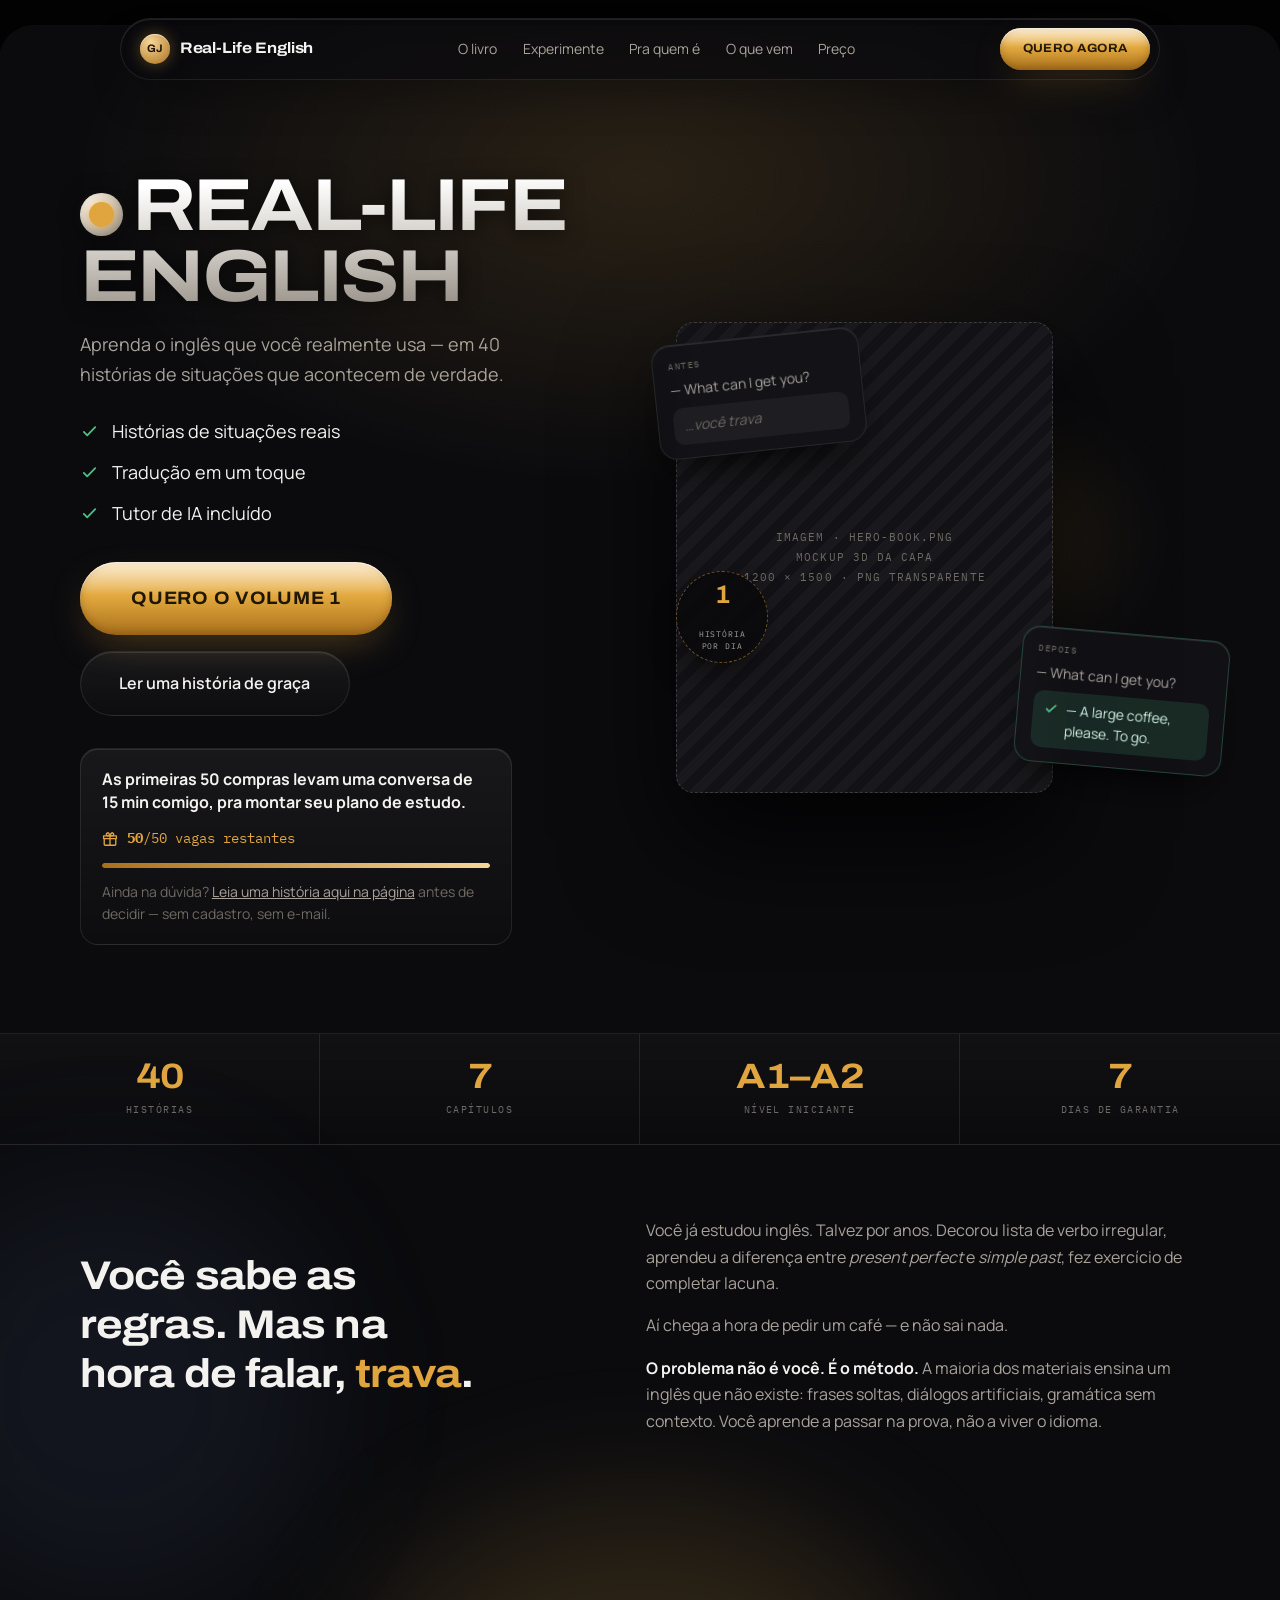
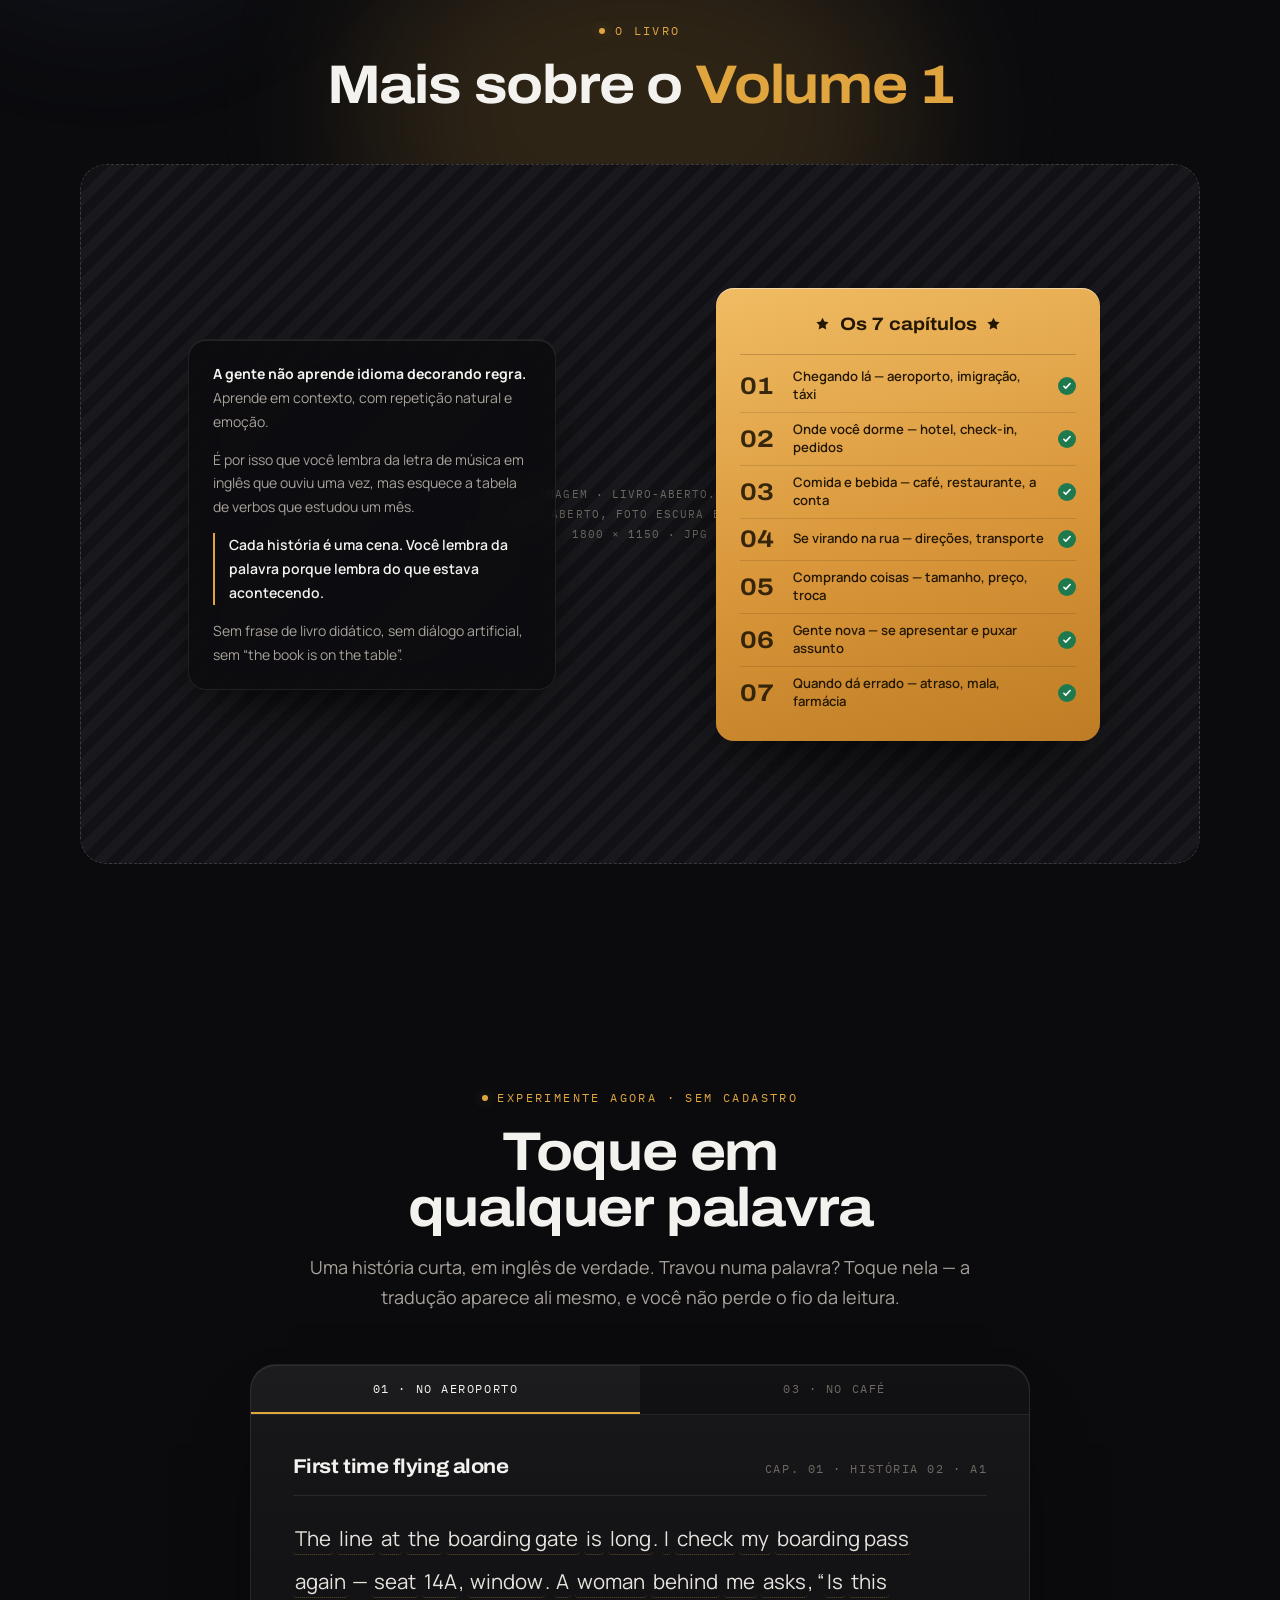
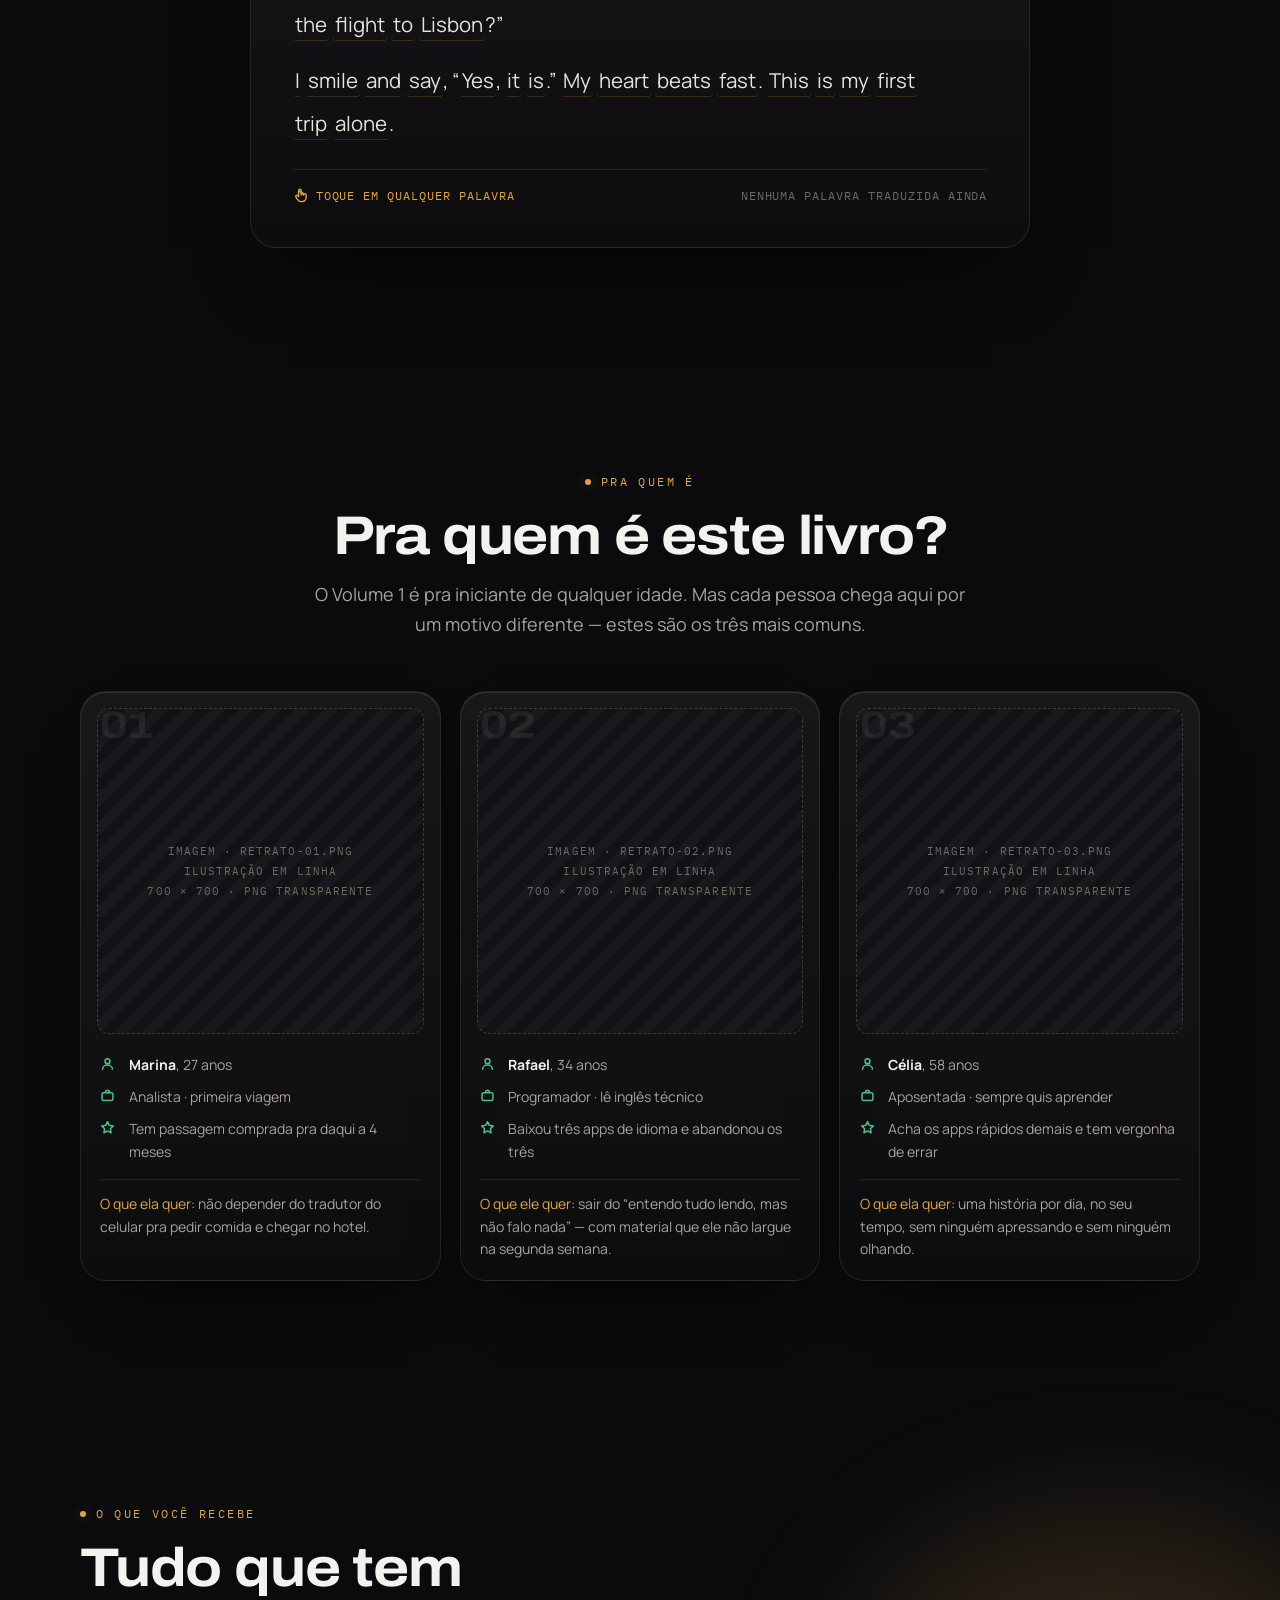
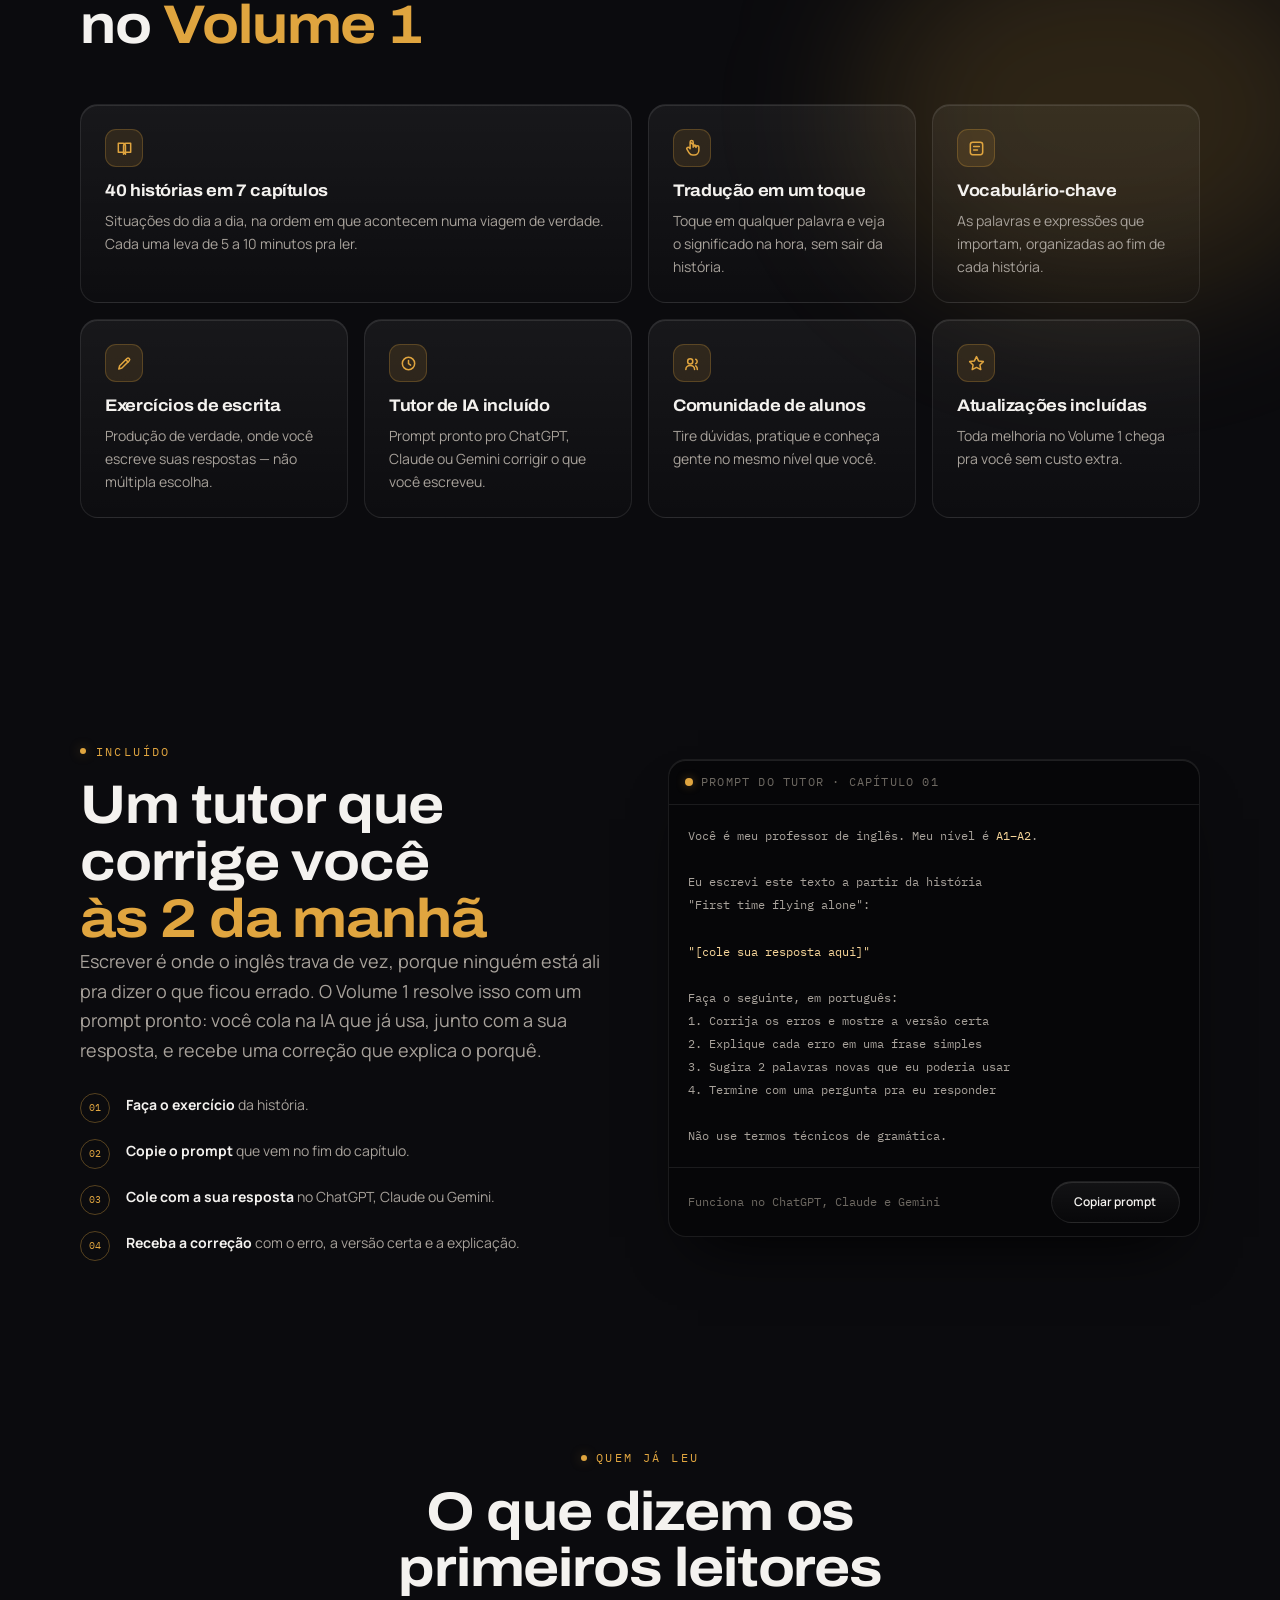
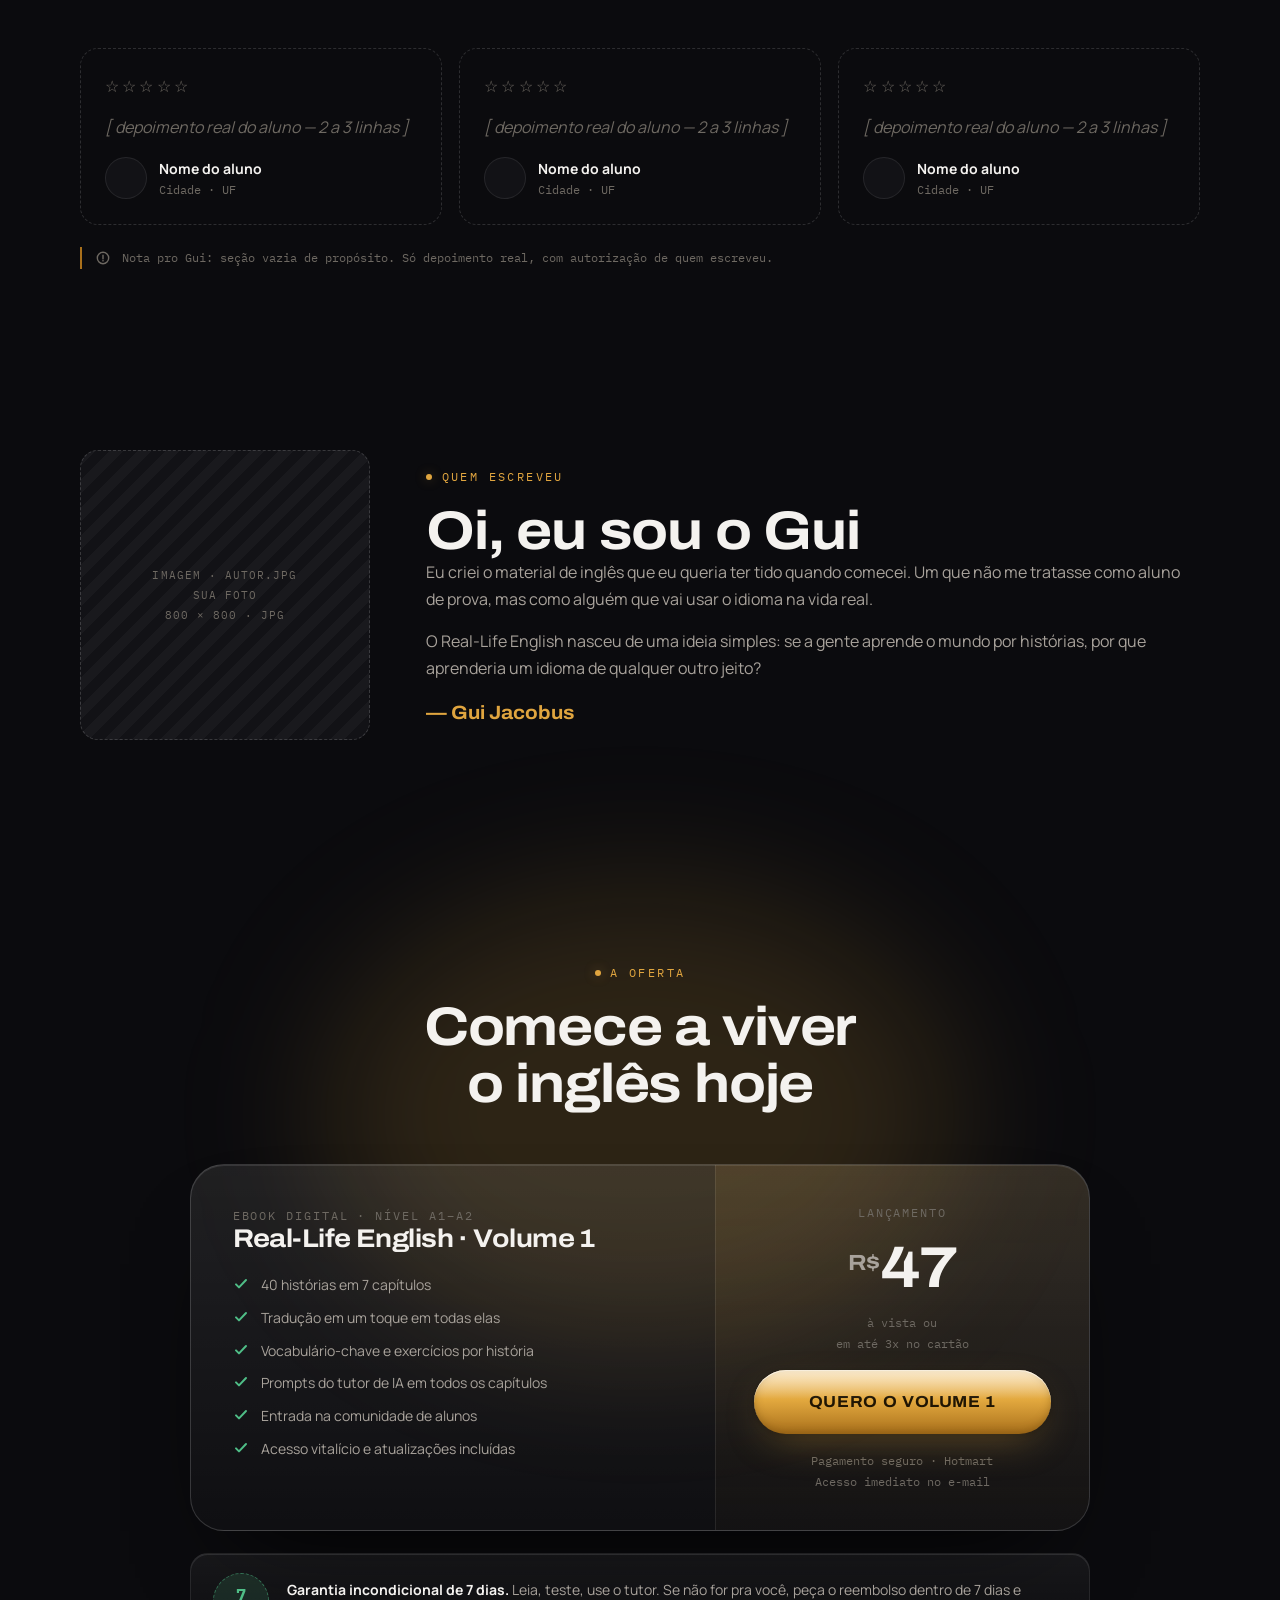
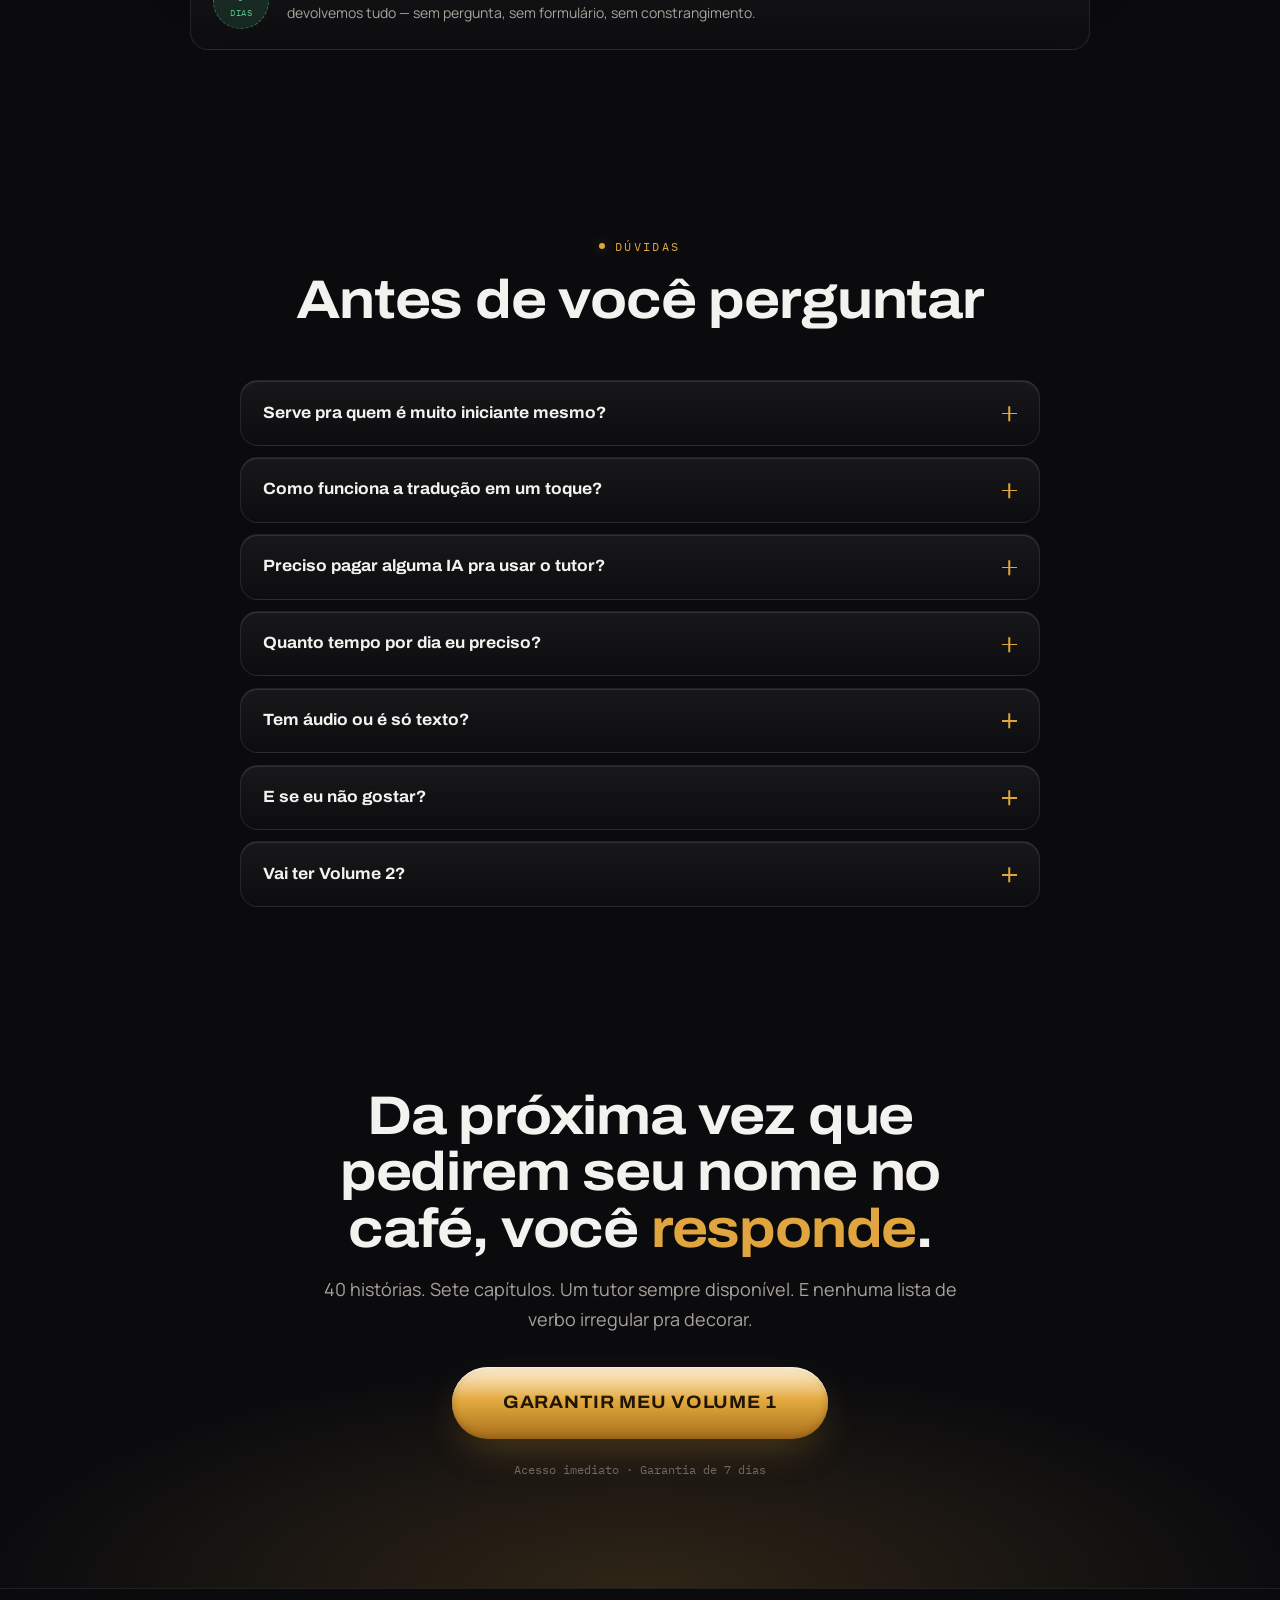
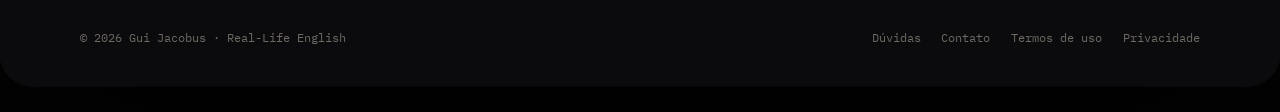
==== landing-v2/index.html @ 70186641 "Adiciona versão 2 da landing page: registro "Vitrine" Segunda direção visual completa e independente" ====
<!doctype html>
<html lang="pt-BR">
<head>
<meta charset="utf-8">
<meta name="viewport" content="width=device-width, initial-scale=1">

<title>Real-Life English — Volume 1</title>
<meta name="description" content="Aprenda o inglês que você realmente usa no dia a dia: 40 histórias de situações reais, tradução em um toque e um tutor de IA que corrige você. Nível iniciante (A1–A2).">

<!-- ===== Compartilhamento (Open Graph) =====
     TROCAR https://seudominio.com.br pelo domínio final antes de publicar. -->
<meta property="og:type" content="product">
<meta property="og:locale" content="pt_BR">
<meta property="og:title" content="Real-Life English — Volume 1">
<meta property="og:description" content="Pare de decorar regras de gramática. Comece a viver o inglês. 40 histórias reais, tradução em um toque e tutor de IA incluído.">
<meta property="og:image" content="https://seudominio.com.br/assets/img/og-image.jpg">
<meta property="og:url" content="https://seudominio.com.br/">
<meta name="twitter:card" content="summary_large_image">

<link rel="icon" href="assets/img/favicon.png">
<link rel="preconnect" href="https://fonts.googleapis.com">
<link rel="preconnect" href="https://fonts.gstatic.com" crossorigin>
<link rel="stylesheet" href="https://fonts.googleapis.com/css2?family=Archivo:wdth,wght@75..125,400..800&family=Manrope:wght@400;500;600;700&family=IBM+Plex+Mono:wght@400;500&display=swap">
<link rel="stylesheet" href="assets/css/styles.css">
</head>
<body>

<!-- ==========================================================================
     NAVEGAÇÃO FLUTUANTE
     ========================================================================== -->
<header class="nav" id="nav">
  <a class="brand" href="#inicio">
    <span class="brand__mark" aria-hidden="true">GJ</span>
    <span class="brand__name">Real-Life English</span>
  </a>

  <nav aria-label="Seções da página">
    <ul class="nav__links">
      <li><a href="#livro">O livro</a></li>
      <li><a href="#historia">Experimente</a></li>
      <li><a href="#para-quem">Pra quem é</a></li>
      <li><a href="#dentro">O que vem</a></li>
      <li><a href="#oferta">Preço</a></li>
    </ul>
  </nav>

  <a class="btn btn--primary btn--sm" href="#oferta" data-cta="nav">Quero agora</a>
</header>

<div class="shell">
<main>

<!-- ==========================================================================
     HERO
     ========================================================================== -->
<section class="hero" id="inicio">
  <div class="wrap hero__grid">

    <div class="hero__copy">
      <h1 class="hero__wordmark"><span class="dot" aria-hidden="true"></span>Real-Life<br>English</h1>

      <p class="hero__sub">Aprenda o inglês que você realmente usa — em 40 histórias de situações que acontecem de verdade.</p>

      <ul class="hero__checks">
        <li>
          <svg width="19" height="19" viewBox="0 0 20 20" fill="none" stroke="currentColor" stroke-width="1.9" aria-hidden="true"><path d="M4 10.4l3.6 3.6L16 5.4" stroke-linecap="round" stroke-linejoin="round"/></svg>
          <span>Histórias de situações reais</span>
        </li>
        <li>
          <svg width="19" height="19" viewBox="0 0 20 20" fill="none" stroke="currentColor" stroke-width="1.9" aria-hidden="true"><path d="M4 10.4l3.6 3.6L16 5.4" stroke-linecap="round" stroke-linejoin="round"/></svg>
          <span>Tradução em um toque</span>
        </li>
        <li>
          <svg width="19" height="19" viewBox="0 0 20 20" fill="none" stroke="currentColor" stroke-width="1.9" aria-hidden="true"><path d="M4 10.4l3.6 3.6L16 5.4" stroke-linecap="round" stroke-linejoin="round"/></svg>
          <span>Tutor de IA incluído</span>
        </li>
      </ul>

      <div class="hero__actions">
        <a class="btn btn--primary btn--lg" href="#oferta" data-cta="hero">Quero o Volume 1</a>
        <a class="btn btn--glass" href="#historia">Ler uma história de graça</a>
      </div>

      <!-- ===== EDITAR: bônus e vagas. Ver o README antes de mexer nos números. ===== -->
      <div class="bonus">
        <p class="bonus__title">As primeiras <b>50 compras</b> levam uma conversa de 15&nbsp;min comigo, pra montar seu plano de estudo.</p>
        <div class="bonus__count">
          <svg width="16" height="16" viewBox="0 0 18 18" fill="none" stroke="currentColor" stroke-width="1.5" aria-hidden="true"><path d="M2.5 8.5h13v6.5a1 1 0 0 1-1 1h-11a1 1 0 0 1-1-1zM1.8 5.5h14.4v3H1.8zM9 5.5v10.5" stroke-linejoin="round"/><path d="M9 5.5S8 2 6.2 2a1.8 1.8 0 0 0 0 3.5zM9 5.5S10 2 11.8 2a1.8 1.8 0 0 1 0 3.5z" stroke-linejoin="round"/></svg>
          <span><b data-spots-left>50</b>/<span data-spots-total>50</span> vagas restantes</span>
        </div>
        <div class="bonus__bar"><div class="bonus__fill" data-spots-bar style="width:100%"></div></div>
        <p class="bonus__note">Ainda na dúvida? <a href="#historia">Leia uma história aqui na página</a> antes de decidir — sem cadastro, sem e-mail.</p>
      </div>
    </div>

    <!-- palco do produto -->
    <div class="stage">
      <div class="stage__light" aria-hidden="true"></div>

      <!-- IMAGEM 1 -->
      <figure class="slot slot--book stage__book" data-ratio="4-5" data-slot="hero-book.png&#10;mockup 3D da capa&#10;1200 × 1500 · PNG transparente">
        <img src="assets/img/hero-book.png" alt="Capa do ebook Real-Life English Volume 1">
      </figure>

      <div class="stage__floats">
        <div class="float float--before">
          <div class="float__tag">Antes</div>
          <p class="float__line">— What can I get you?</p>
          <div class="float__reply">…você trava</div>
        </div>

        <div class="float float--after">
          <div class="float__tag">Depois</div>
          <p class="float__line">— What can I get you?</p>
          <div class="float__reply">
            <svg width="14" height="14" viewBox="0 0 16 16" fill="none" stroke="currentColor" stroke-width="2" aria-hidden="true"><path d="M3 8.4l3 3 7-7.4" stroke-linecap="round" stroke-linejoin="round"/></svg>
            <span>— A large coffee, please. To go.</span>
          </div>
        </div>
      </div>

      <div class="stage__seal" aria-hidden="true">
        <b>1</b>
        <span>história<br>por dia</span>
      </div>
    </div>

  </div>
</section>

<!-- ==========================================================================
     NÚMEROS
     ========================================================================== -->
<div class="metrics">
  <div class="metric"><b>40</b><span>histórias</span></div>
  <div class="metric"><b>7</b><span>capítulos</span></div>
  <div class="metric"><b>A1–A2</b><span>nível iniciante</span></div>
  <div class="metric"><b>7</b><span>dias de garantia</span></div>
</div>

<!-- ==========================================================================
     PROBLEMA
     ========================================================================== -->
<section class="section section--tight">
  <div class="glow glow--cool" style="width:420px;height:420px;left:-8%;top:10%" aria-hidden="true"></div>
  <div class="wrap problem__grid">
    <h2 class="problem__quote">Você sabe as regras. Mas na hora de falar, <em>trava</em>.</h2>
    <div class="problem__body">
      <p>Você já estudou inglês. Talvez por anos. Decorou lista de verbo irregular, aprendeu a diferença entre <em>present perfect</em> e <em>simple past</em>, fez exercício de completar lacuna.</p>
      <p>Aí chega a hora de pedir um café — e não sai nada.</p>
      <p><strong>O problema não é você. É o método.</strong> A maioria dos materiais ensina um inglês que não existe: frases soltas, diálogos artificiais, gramática sem contexto. Você aprende a passar na prova, não a viver o idioma.</p>
    </div>
  </div>
</section>

<!-- ==========================================================================
     MAIS SOBRE O LIVRO — foto com painéis sobrepostos
     ========================================================================== -->
<section class="section" id="livro">
  <div class="glow glow--amber" style="width:560px;height:420px;left:50%;top:0;transform:translateX(-50%)" aria-hidden="true"></div>
  <div class="wrap">
    <div class="section-head section-head--center">
      <p class="eyebrow">O livro</p>
      <h2 class="h-section">Mais sobre o <em>Volume 1</em></h2>
    </div>

    <div class="spread">
      <!-- IMAGEM 2 -->
      <figure class="slot spread__photo" data-ratio="16-10" data-slot="livro-aberto.jpg&#10;livro aberto, foto escura e quente&#10;1800 × 1150 · JPG">
        <img src="assets/img/livro-aberto.jpg" alt="O ebook Real-Life English aberto">
      </figure>

      <div class="spread__overlay">
        <div class="spread__note">
          <p><strong>A gente não aprende idioma decorando regra.</strong> Aprende em contexto, com repetição natural e emoção.</p>
          <p>É por isso que você lembra da letra de música em inglês que ouviu uma vez, mas esquece a tabela de verbos que estudou um mês.</p>
          <p class="pull">Cada história é uma cena. Você lembra da palavra porque lembra do que estava acontecendo.</p>
          <p>Sem frase de livro didático, sem diálogo artificial, sem “the book is on the table”.</p>
        </div>

        <div class="toc">
          <p class="toc__title">
            <svg width="15" height="15" viewBox="0 0 16 16" fill="currentColor" aria-hidden="true"><path d="M8 .8l2 4.1 4.5.7-3.3 3.2.8 4.5L8 11.2 3.9 13.3l.8-4.5L1.5 5.6 6 4.9z"/></svg>
            Os 7 capítulos
            <svg width="15" height="15" viewBox="0 0 16 16" fill="currentColor" aria-hidden="true"><path d="M8 .8l2 4.1 4.5.7-3.3 3.2.8 4.5L8 11.2 3.9 13.3l.8-4.5L1.5 5.6 6 4.9z"/></svg>
          </p>
          <ul class="toc__list">
            <li><span class="toc__n">01</span><span>Chegando lá — aeroporto, imigração, táxi</span><span class="toc__check"><svg width="10" height="10" viewBox="0 0 16 16" fill="none" stroke="currentColor" stroke-width="2.6" aria-hidden="true"><path d="M3 8.4l3 3 7-7.4" stroke-linecap="round" stroke-linejoin="round"/></svg></span></li>
            <li><span class="toc__n">02</span><span>Onde você dorme — hotel, check-in, pedidos</span><span class="toc__check"><svg width="10" height="10" viewBox="0 0 16 16" fill="none" stroke="currentColor" stroke-width="2.6" aria-hidden="true"><path d="M3 8.4l3 3 7-7.4" stroke-linecap="round" stroke-linejoin="round"/></svg></span></li>
            <li><span class="toc__n">03</span><span>Comida e bebida — café, restaurante, a conta</span><span class="toc__check"><svg width="10" height="10" viewBox="0 0 16 16" fill="none" stroke="currentColor" stroke-width="2.6" aria-hidden="true"><path d="M3 8.4l3 3 7-7.4" stroke-linecap="round" stroke-linejoin="round"/></svg></span></li>
            <li><span class="toc__n">04</span><span>Se virando na rua — direções, transporte</span><span class="toc__check"><svg width="10" height="10" viewBox="0 0 16 16" fill="none" stroke="currentColor" stroke-width="2.6" aria-hidden="true"><path d="M3 8.4l3 3 7-7.4" stroke-linecap="round" stroke-linejoin="round"/></svg></span></li>
            <li><span class="toc__n">05</span><span>Comprando coisas — tamanho, preço, troca</span><span class="toc__check"><svg width="10" height="10" viewBox="0 0 16 16" fill="none" stroke="currentColor" stroke-width="2.6" aria-hidden="true"><path d="M3 8.4l3 3 7-7.4" stroke-linecap="round" stroke-linejoin="round"/></svg></span></li>
            <li><span class="toc__n">06</span><span>Gente nova — se apresentar e puxar assunto</span><span class="toc__check"><svg width="10" height="10" viewBox="0 0 16 16" fill="none" stroke="currentColor" stroke-width="2.6" aria-hidden="true"><path d="M3 8.4l3 3 7-7.4" stroke-linecap="round" stroke-linejoin="round"/></svg></span></li>
            <li><span class="toc__n">07</span><span>Quando dá errado — atraso, mala, farmácia</span><span class="toc__check"><svg width="10" height="10" viewBox="0 0 16 16" fill="none" stroke="currentColor" stroke-width="2.6" aria-hidden="true"><path d="M3 8.4l3 3 7-7.4" stroke-linecap="round" stroke-linejoin="round"/></svg></span></li>
          </ul>
        </div>
      </div>
    </div>
  </div>
</section>

<!-- ==========================================================================
     DEMONSTRAÇÃO — toque-pra-traduzir
     ========================================================================== -->
<section class="section" id="historia">
  <div class="wrap">
    <div class="section-head section-head--center">
      <p class="eyebrow">Experimente agora · sem cadastro</p>
      <h2 class="h-section">Toque em qualquer palavra</h2>
      <p class="lede">Uma história curta, em inglês de verdade. Travou numa palavra? Toque nela — a tradução aparece ali mesmo, e você não perde o fio da leitura.</p>
    </div>

    <div class="story" id="story">
      <div class="story__tabs" role="tablist" aria-label="Escolha uma história">
        <button class="story__tab" id="tab-airport" role="tab" aria-selected="true" aria-controls="panel-airport" type="button">01 · No aeroporto</button>
        <button class="story__tab" id="tab-cafe" role="tab" aria-selected="false" aria-controls="panel-cafe" type="button">03 · No café</button>
      </div>

      <div class="story__panel" id="panel-airport" role="tabpanel" aria-labelledby="tab-airport">
        <div class="story__head">
          <h3 class="story__title">First time flying alone</h3>
          <span class="story__code">Cap. 01 · História 02 · A1</span>
        </div>
        <p class="story__text" data-glossable>The line at the <span data-ph>boarding gate</span> is long. I check my <span data-ph>boarding pass</span> again — seat 14A, window. A woman behind me asks, “Is this the flight to Lisbon?”</p>
        <p class="story__text" data-glossable>I smile and say, “Yes, it is.” My heart beats fast. This is my first trip alone.</p>

        <div class="story__foot">
          <span class="story__hint">
            <svg width="15" height="15" viewBox="0 0 16 16" fill="none" stroke="currentColor" stroke-width="1.5" aria-hidden="true"><path d="M6 2.6a1.4 1.4 0 0 1 2.8 0v4.9M8.8 6.6a1.3 1.3 0 0 1 2.6 0v1M11.4 7.3a1.3 1.3 0 0 1 2.6 0v2.9c0 2.4-1.9 4.3-4.3 4.3H8.4c-1.5 0-2.6-.7-3.4-2L3.1 9.8a1.3 1.3 0 0 1 2-1.6l.9 1V2.6z" stroke-linecap="round" stroke-linejoin="round"/></svg>
            Toque em qualquer palavra
          </span>
          <span class="story__counter" data-counter>Nenhuma palavra traduzida ainda</span>
        </div>
      </div>

      <div class="story__panel" id="panel-cafe" role="tabpanel" aria-labelledby="tab-cafe" hidden>
        <div class="story__head">
          <h3 class="story__title">They spelled my name wrong</h3>
          <span class="story__code">Cap. 03 · História 01 · A1</span>
        </div>
        <p class="story__text" data-glossable>“What can I get you?” the barista asks. “A large coffee, please. <span data-ph>To go</span>.”</p>
        <p class="story__text" data-glossable>She writes my name on the cup and spells it wrong. I don’t mind. I say “<span data-ph>thank you</span>” and take my coffee outside.</p>

        <div class="story__foot">
          <span class="story__hint">
            <svg width="15" height="15" viewBox="0 0 16 16" fill="none" stroke="currentColor" stroke-width="1.5" aria-hidden="true"><path d="M6 2.6a1.4 1.4 0 0 1 2.8 0v4.9M8.8 6.6a1.3 1.3 0 0 1 2.6 0v1M11.4 7.3a1.3 1.3 0 0 1 2.6 0v2.9c0 2.4-1.9 4.3-4.3 4.3H8.4c-1.5 0-2.6-.7-3.4-2L3.1 9.8a1.3 1.3 0 0 1 2-1.6l.9 1V2.6z" stroke-linecap="round" stroke-linejoin="round"/></svg>
            Toque em qualquer palavra
          </span>
          <span class="story__counter" data-counter>Nenhuma palavra traduzida ainda</span>
        </div>
      </div>
    </div>
  </div>
</section>

<!-- ==========================================================================
     PRA QUEM É
     ========================================================================== -->
<section class="section" id="para-quem">
  <div class="wrap">
    <div class="section-head section-head--center">
      <p class="eyebrow">Pra quem é</p>
      <h2 class="h-section">Pra quem é este livro?</h2>
      <p class="lede">O Volume 1 é pra iniciante de qualquer idade. Mas cada pessoa chega aqui por um motivo diferente — estes são os três mais comuns.</p>
    </div>

    <div class="profiles">

      <article class="profile">
        <span class="profile__n" aria-hidden="true">01</span>
        <!-- IMAGEM 3 -->
        <figure class="slot" data-ratio="1-1" data-slot="retrato-01.png&#10;ilustração em linha&#10;700 × 700 · PNG transparente">
          <img src="assets/img/retrato-01.png" alt="">
        </figure>
        <div class="profile__body">
          <ul class="profile__facts">
            <li><svg width="15" height="15" viewBox="0 0 16 16" fill="none" stroke="currentColor" stroke-width="1.6" aria-hidden="true"><circle cx="8" cy="5.5" r="2.6"/><path d="M2.8 14c0-2.5 2.3-4.3 5.2-4.3s5.2 1.8 5.2 4.3" stroke-linecap="round"/></svg><span><b>Marina</b>, 27 anos</span></li>
            <li><svg width="15" height="15" viewBox="0 0 16 16" fill="none" stroke="currentColor" stroke-width="1.6" aria-hidden="true"><rect x="2.2" y="5" width="11.6" height="8.4" rx="1.5"/><path d="M6 5V3.6a1 1 0 0 1 1-1h2a1 1 0 0 1 1 1V5"/></svg><span>Analista · primeira viagem</span></li>
            <li><svg width="15" height="15" viewBox="0 0 16 16" fill="none" stroke="currentColor" stroke-width="1.6" aria-hidden="true"><path d="M8 1.8l1.9 3.9 4.3.6-3.1 3 .7 4.3L8 11.6l-3.8 2 .7-4.3-3.1-3 4.3-.6z" stroke-linejoin="round"/></svg><span>Tem passagem comprada pra daqui a 4 meses</span></li>
          </ul>
          <p class="profile__goal"><span>O que ela quer:</span> não depender do tradutor do celular pra pedir comida e chegar no hotel.</p>
        </div>
      </article>

      <article class="profile">
        <span class="profile__n" aria-hidden="true">02</span>
        <!-- IMAGEM 4 -->
        <figure class="slot" data-ratio="1-1" data-slot="retrato-02.png&#10;ilustração em linha&#10;700 × 700 · PNG transparente">
          <img src="assets/img/retrato-02.png" alt="">
        </figure>
        <div class="profile__body">
          <ul class="profile__facts">
            <li><svg width="15" height="15" viewBox="0 0 16 16" fill="none" stroke="currentColor" stroke-width="1.6" aria-hidden="true"><circle cx="8" cy="5.5" r="2.6"/><path d="M2.8 14c0-2.5 2.3-4.3 5.2-4.3s5.2 1.8 5.2 4.3" stroke-linecap="round"/></svg><span><b>Rafael</b>, 34 anos</span></li>
            <li><svg width="15" height="15" viewBox="0 0 16 16" fill="none" stroke="currentColor" stroke-width="1.6" aria-hidden="true"><rect x="2.2" y="5" width="11.6" height="8.4" rx="1.5"/><path d="M6 5V3.6a1 1 0 0 1 1-1h2a1 1 0 0 1 1 1V5"/></svg><span>Programador · lê inglês técnico</span></li>
            <li><svg width="15" height="15" viewBox="0 0 16 16" fill="none" stroke="currentColor" stroke-width="1.6" aria-hidden="true"><path d="M8 1.8l1.9 3.9 4.3.6-3.1 3 .7 4.3L8 11.6l-3.8 2 .7-4.3-3.1-3 4.3-.6z" stroke-linejoin="round"/></svg><span>Baixou três apps de idioma e abandonou os três</span></li>
          </ul>
          <p class="profile__goal"><span>O que ele quer:</span> sair do “entendo tudo lendo, mas não falo nada” — com material que ele não largue na segunda semana.</p>
        </div>
      </article>

      <article class="profile">
        <span class="profile__n" aria-hidden="true">03</span>
        <!-- IMAGEM 5 -->
        <figure class="slot" data-ratio="1-1" data-slot="retrato-03.png&#10;ilustração em linha&#10;700 × 700 · PNG transparente">
          <img src="assets/img/retrato-03.png" alt="">
        </figure>
        <div class="profile__body">
          <ul class="profile__facts">
            <li><svg width="15" height="15" viewBox="0 0 16 16" fill="none" stroke="currentColor" stroke-width="1.6" aria-hidden="true"><circle cx="8" cy="5.5" r="2.6"/><path d="M2.8 14c0-2.5 2.3-4.3 5.2-4.3s5.2 1.8 5.2 4.3" stroke-linecap="round"/></svg><span><b>Célia</b>, 58 anos</span></li>
            <li><svg width="15" height="15" viewBox="0 0 16 16" fill="none" stroke="currentColor" stroke-width="1.6" aria-hidden="true"><rect x="2.2" y="5" width="11.6" height="8.4" rx="1.5"/><path d="M6 5V3.6a1 1 0 0 1 1-1h2a1 1 0 0 1 1 1V5"/></svg><span>Aposentada · sempre quis aprender</span></li>
            <li><svg width="15" height="15" viewBox="0 0 16 16" fill="none" stroke="currentColor" stroke-width="1.6" aria-hidden="true"><path d="M8 1.8l1.9 3.9 4.3.6-3.1 3 .7 4.3L8 11.6l-3.8 2 .7-4.3-3.1-3 4.3-.6z" stroke-linejoin="round"/></svg><span>Acha os apps rápidos demais e tem vergonha de errar</span></li>
          </ul>
          <p class="profile__goal"><span>O que ela quer:</span> uma história por dia, no seu tempo, sem ninguém apressando e sem ninguém olhando.</p>
        </div>
      </article>

    </div>
  </div>
</section>

<!-- ==========================================================================
     O QUE VEM DENTRO
     ========================================================================== -->
<section class="section" id="dentro">
  <div class="glow glow--amber" style="width:500px;height:380px;right:-6%;top:16%" aria-hidden="true"></div>
  <div class="wrap">
    <div class="section-head">
      <p class="eyebrow">O que você recebe</p>
      <h2 class="h-section">Tudo que tem no <em>Volume 1</em></h2>
    </div>

    <div class="tiles">
      <article class="tile tile--wide">
        <span class="tile__icon"><svg width="19" height="19" viewBox="0 0 20 20" fill="none" stroke="currentColor" stroke-width="1.6" aria-hidden="true"><path d="M3.5 4.5h5a2.5 2.5 0 0 1 2.5 2.5v9a2 2 0 0 0-2-2h-5.5zM16.5 4.5h-5A2.5 2.5 0 0 0 9 7v9a2 2 0 0 1 2-2h5.5z" stroke-linejoin="round"/></svg></span>
        <h3>40 histórias em 7 capítulos</h3>
        <p>Situações do dia a dia, na ordem em que acontecem numa viagem de verdade. Cada uma leva de 5 a 10 minutos pra ler.</p>
      </article>

      <article class="tile">
        <span class="tile__icon"><svg width="19" height="19" viewBox="0 0 20 20" fill="none" stroke="currentColor" stroke-width="1.6" aria-hidden="true"><path d="M7.5 3.2a1.6 1.6 0 0 1 3.2 0v5.6M10.7 7.7a1.5 1.5 0 0 1 3 0v1.2M13.7 8.5a1.5 1.5 0 0 1 3 0v3.4c0 2.7-2.2 4.9-4.9 4.9h-1.5c-1.7 0-3-.8-3.9-2.3L4.2 11a1.5 1.5 0 0 1 2.3-1.9l1 1.2V3.2z" stroke-linecap="round" stroke-linejoin="round"/></svg></span>
        <h3>Tradução em um toque</h3>
        <p>Toque em qualquer palavra e veja o significado na hora, sem sair da história.</p>
      </article>

      <article class="tile">
        <span class="tile__icon"><svg width="19" height="19" viewBox="0 0 20 20" fill="none" stroke="currentColor" stroke-width="1.6" aria-hidden="true"><rect x="3.5" y="3.5" width="13" height="13" rx="2.5"/><path d="M7 8h6M7 11.5h4" stroke-linecap="round"/></svg></span>
        <h3>Vocabulário-chave</h3>
        <p>As palavras e expressões que importam, organizadas ao fim de cada história.</p>
      </article>

      <article class="tile">
        <span class="tile__icon"><svg width="19" height="19" viewBox="0 0 20 20" fill="none" stroke="currentColor" stroke-width="1.6" aria-hidden="true"><path d="M4 15.8l.9-3.4 7.7-7.7a1.7 1.7 0 0 1 2.4 2.4l-7.7 7.7z" stroke-linejoin="round"/><path d="M11.5 6.2l2.3 2.3" stroke-linecap="round"/></svg></span>
        <h3>Exercícios de escrita</h3>
        <p>Produção de verdade, onde você escreve suas respostas — não múltipla escolha.</p>
      </article>

      <article class="tile">
        <span class="tile__icon"><svg width="19" height="19" viewBox="0 0 20 20" fill="none" stroke="currentColor" stroke-width="1.6" aria-hidden="true"><circle cx="10" cy="10" r="6.5"/><path d="M10 6.8v3.4l2.2 1.5" stroke-linecap="round" stroke-linejoin="round"/></svg></span>
        <h3>Tutor de IA incluído</h3>
        <p>Prompt pronto pro ChatGPT, Claude ou Gemini corrigir o que você escreveu.</p>
      </article>

      <article class="tile">
        <span class="tile__icon"><svg width="19" height="19" viewBox="0 0 20 20" fill="none" stroke="currentColor" stroke-width="1.6" aria-hidden="true"><circle cx="7.6" cy="7.8" r="2.7"/><path d="M3 16.2c0-2.3 2-4.1 4.6-4.1s4.6 1.8 4.6 4.1M13.4 5.6a2.5 2.5 0 0 1 0 4.6M15.1 16.2c0-1.6-.6-2.9-1.7-3.7" stroke-linecap="round"/></svg></span>
        <h3>Comunidade de alunos</h3>
        <p>Tire dúvidas, pratique e conheça gente no mesmo nível que você.</p>
      </article>

      <article class="tile">
        <span class="tile__icon"><svg width="19" height="19" viewBox="0 0 20 20" fill="none" stroke="currentColor" stroke-width="1.6" aria-hidden="true"><path d="M10 2.8l2.2 4.5 5 .7-3.6 3.5.9 4.9L10 14.1l-4.5 2.3.9-4.9L2.8 8l5-.7z" stroke-linejoin="round"/></svg></span>
        <h3>Atualizações incluídas</h3>
        <p>Toda melhoria no Volume 1 chega pra você sem custo extra.</p>
      </article>
    </div>
  </div>
</section>

<!-- ==========================================================================
     TUTOR DE IA
     ========================================================================== -->
<section class="section">
  <div class="wrap tutor__grid">
    <div>
      <p class="eyebrow">Incluído</p>
      <h2 class="h-section">Um tutor que corrige você <em>às 2 da manhã</em></h2>
      <p class="lede">Escrever é onde o inglês trava de vez, porque ninguém está ali pra dizer o que ficou errado. O Volume 1 resolve isso com um prompt pronto: você cola na IA que já usa, junto com a sua resposta, e recebe uma correção que explica o porquê.</p>

      <ol class="steps">
        <li><span><b>Faça o exercício</b> da história.</span></li>
        <li><span><b>Copie o prompt</b> que vem no fim do capítulo.</span></li>
        <li><span><b>Cole com a sua resposta</b> no ChatGPT, Claude ou Gemini.</span></li>
        <li><span><b>Receba a correção</b> com o erro, a versão certa e a explicação.</span></li>
      </ol>
    </div>

    <div class="terminal">
      <div class="terminal__bar"><span class="terminal__dot"></span> Prompt do tutor · Capítulo 01</div>
      <div class="terminal__body">Você é meu professor de inglês. Meu nível é <b>A1–A2</b>.

Eu escrevi este texto a partir da história
"First time flying alone":

<b>"[cole sua resposta aqui]"</b>

Faça o seguinte, em português:
1. Corrija os erros e mostre a versão certa
2. Explique cada erro em uma frase simples
3. Sugira 2 palavras novas que eu poderia usar
4. Termine com uma pergunta pra eu responder

Não use termos técnicos de gramática.</div>
      <div class="terminal__foot">
        <span>Funciona no ChatGPT, Claude e Gemini</span>
        <button class="btn btn--glass btn--sm" type="button" data-copy-prompt>Copiar prompt</button>
      </div>
    </div>
  </div>
</section>

<!-- ==========================================================================
     DEPOIMENTOS
     --------------------------------------------------------------------------
     ⚠ ESPAÇO RESERVADO. Troque pelos depoimentos REAIS dos primeiros alunos,
       ou apague a <section> inteira se for lançar sem eles.
     ========================================================================== -->
<section class="section section--tight" id="depoimentos">
  <div class="wrap">
    <div class="section-head section-head--center">
      <p class="eyebrow">Quem já leu</p>
      <h2 class="h-section">O que dizem os primeiros leitores</h2>
    </div>

    <div class="quotes">
      <article class="quote">
        <div class="quote__stars" aria-hidden="true">☆☆☆☆☆</div>
        <p class="quote__text">[ depoimento real do aluno — 2 a 3 linhas ]</p>
        <div class="quote__who"><span class="quote__av"></span><div><div class="quote__name">Nome do aluno</div><div class="quote__role">Cidade · UF</div></div></div>
      </article>
      <article class="quote">
        <div class="quote__stars" aria-hidden="true">☆☆☆☆☆</div>
        <p class="quote__text">[ depoimento real do aluno — 2 a 3 linhas ]</p>
        <div class="quote__who"><span class="quote__av"></span><div><div class="quote__name">Nome do aluno</div><div class="quote__role">Cidade · UF</div></div></div>
      </article>
      <article class="quote">
        <div class="quote__stars" aria-hidden="true">☆☆☆☆☆</div>
        <p class="quote__text">[ depoimento real do aluno — 2 a 3 linhas ]</p>
        <div class="quote__who"><span class="quote__av"></span><div><div class="quote__name">Nome do aluno</div><div class="quote__role">Cidade · UF</div></div></div>
      </article>
    </div>

    <p class="editor-note">
      <svg width="14" height="14" viewBox="0 0 16 16" fill="none" stroke="currentColor" stroke-width="1.6" aria-hidden="true" style="flex:none;margin-top:4px"><circle cx="8" cy="8" r="6.5"/><path d="M8 4.8v4M8 10.9v.4" stroke-linecap="round"/></svg>
      <span>Nota pro Gui: seção vazia de propósito. Só depoimento real, com autorização de quem escreveu.</span>
    </p>
  </div>
</section>

<!-- ==========================================================================
     AUTOR
     ========================================================================== -->
<section class="section" id="autor">
  <div class="wrap author__grid">
    <!-- IMAGEM 6 -->
    <figure class="slot slot--cover" data-ratio="1-1" data-slot="autor.jpg&#10;sua foto&#10;800 × 800 · JPG">
      <img src="assets/img/autor.jpg" alt="Gui Jacobus, autor do Real-Life English">
    </figure>
    <div>
      <p class="eyebrow">Quem escreveu</p>
      <h2 class="h-section">Oi, eu sou o Gui</h2>
      <div class="author__body">
        <p>Eu criei o material de inglês que eu queria ter tido quando comecei. Um que não me tratasse como aluno de prova, mas como alguém que vai usar o idioma na vida real.</p>
        <p>O Real-Life English nasceu de uma ideia simples: se a gente aprende o mundo por histórias, por que aprenderia um idioma de qualquer outro jeito?</p>
        <p class="author__sig">— Gui Jacobus</p>
      </div>
    </div>
  </div>
</section>

<!-- ==========================================================================
     OFERTA
     ========================================================================== -->
<section class="section offer" id="oferta">
  <div class="glow glow--amber" style="width:640px;height:460px;left:50%;top:4%;transform:translateX(-50%)" aria-hidden="true"></div>
  <div class="wrap">
    <div class="section-head section-head--center">
      <p class="eyebrow">A oferta</p>
      <h2 class="h-section">Comece a viver o inglês hoje</h2>
    </div>

    <div class="offer__card">
      <div class="offer__main">
        <div>
          <p class="offer__label">Ebook digital · Nível A1–A2</p>
          <h3 class="offer__name">Real-Life English · Volume 1</h3>
        </div>
        <ul class="offer__list">
          <li><svg width="16" height="16" viewBox="0 0 16 16" fill="none" stroke="currentColor" stroke-width="2" aria-hidden="true"><path d="M3 8.4l3 3 7-7.4" stroke-linecap="round" stroke-linejoin="round"/></svg><span>40 histórias em 7 capítulos</span></li>
          <li><svg width="16" height="16" viewBox="0 0 16 16" fill="none" stroke="currentColor" stroke-width="2" aria-hidden="true"><path d="M3 8.4l3 3 7-7.4" stroke-linecap="round" stroke-linejoin="round"/></svg><span>Tradução em um toque em todas elas</span></li>
          <li><svg width="16" height="16" viewBox="0 0 16 16" fill="none" stroke="currentColor" stroke-width="2" aria-hidden="true"><path d="M3 8.4l3 3 7-7.4" stroke-linecap="round" stroke-linejoin="round"/></svg><span>Vocabulário-chave e exercícios por história</span></li>
          <li><svg width="16" height="16" viewBox="0 0 16 16" fill="none" stroke="currentColor" stroke-width="2" aria-hidden="true"><path d="M3 8.4l3 3 7-7.4" stroke-linecap="round" stroke-linejoin="round"/></svg><span>Prompts do tutor de IA em todos os capítulos</span></li>
          <li><svg width="16" height="16" viewBox="0 0 16 16" fill="none" stroke="currentColor" stroke-width="2" aria-hidden="true"><path d="M3 8.4l3 3 7-7.4" stroke-linecap="round" stroke-linejoin="round"/></svg><span>Entrada na comunidade de alunos</span></li>
          <li><svg width="16" height="16" viewBox="0 0 16 16" fill="none" stroke="currentColor" stroke-width="2" aria-hidden="true"><path d="M3 8.4l3 3 7-7.4" stroke-linecap="round" stroke-linejoin="round"/></svg><span>Acesso vitalício e atualizações incluídas</span></li>
        </ul>
      </div>

      <div class="offer__buy">
        <p class="offer__label">Lançamento</p>
        <!-- ===== EDITAR: preço ===== -->
        <div class="price" data-price><small>R$</small>47</div>
        <p class="price__terms">à vista ou<br>em até 3x no cartão</p>
        <a class="btn btn--primary btn--wide" href="#" data-cta="oferta">Quero o Volume 1</a>
        <p class="price__terms">Pagamento seguro · Hotmart<br>Acesso imediato no e-mail</p>
      </div>
    </div>

    <div class="guarantee">
      <div class="guarantee__seal" aria-hidden="true"><span><b>7</b>dias</span></div>
      <p><strong>Garantia incondicional de 7 dias.</strong> Leia, teste, use o tutor. Se não for pra você, peça o reembolso dentro de 7 dias e devolvemos tudo — sem pergunta, sem formulário, sem constrangimento.</p>
    </div>
  </div>
</section>

<!-- ==========================================================================
     FAQ
     ========================================================================== -->
<section class="section section--tight" id="faq">
  <div class="wrap">
    <div class="section-head section-head--center">
      <p class="eyebrow">Dúvidas</p>
      <h2 class="h-section">Antes de você perguntar</h2>
    </div>

    <div class="faq">
      <details class="faq__item">
        <summary>Serve pra quem é muito iniciante mesmo?<span class="faq__icon" aria-hidden="true"></span></summary>
        <p class="faq__answer">Serve. O Volume 1 é A1–A2, o começo do começo. As primeiras histórias usam frases curtas e vocabulário do dia a dia — e qualquer palavra que você não conhecer está a um toque da tradução. Se você sabe o que é “yes”, “no” e “thank you”, já dá pra começar.</p>
      </details>
      <details class="faq__item">
        <summary>Como funciona a tradução em um toque?<span class="faq__icon" aria-hidden="true"></span></summary>
        <p class="faq__answer">Exatamente como na demonstração aqui em cima: você toca na palavra e o significado em português aparece ali mesmo, sem abrir outra aba nem sair da história. Funciona no celular, no tablet e no computador.</p>
      </details>
      <details class="faq__item">
        <summary>Preciso pagar alguma IA pra usar o tutor?<span class="faq__icon" aria-hidden="true"></span></summary>
        <p class="faq__answer">Não. Os prompts funcionam nas versões gratuitas do ChatGPT, do Claude e do Gemini. Se você já paga alguma, melhor ainda — mas não é requisito.</p>
      </details>
      <details class="faq__item">
        <summary>Quanto tempo por dia eu preciso?<span class="faq__icon" aria-hidden="true"></span></summary>
        <p class="faq__answer">Uma história leva de 5 a 10 minutos. Com o exercício e a correção do tutor, uns 20. O material foi feito pra caber no ônibus, na fila ou antes de dormir — não pra virar mais uma obrigação na agenda.</p>
      </details>
      <details class="faq__item">
        <summary>Tem áudio ou é só texto?<span class="faq__icon" aria-hidden="true"></span></summary>
        <p class="faq__answer">O Volume 1 é de leitura: histórias, vocabulário e exercícios escritos. O foco é entender e produzir inglês escrito com confiança — a base que faz a fala fluir depois.</p>
      </details>
      <details class="faq__item">
        <summary>E se eu não gostar?<span class="faq__icon" aria-hidden="true"></span></summary>
        <p class="faq__answer">Você tem 7 dias pra pedir reembolso integral, direto na plataforma, sem precisar justificar nada.</p>
      </details>
      <details class="faq__item">
        <summary>Vai ter Volume 2?<span class="faq__icon" aria-hidden="true"></span></summary>
        <p class="faq__answer">A ideia é essa: o Volume 2 continua a partir do A2, com histórias mais longas e situações mais complexas. Quem comprar o Volume 1 fica sabendo primeiro — e com condição de quem chegou antes.</p>
      </details>
    </div>
  </div>
</section>

<!-- ==========================================================================
     FECHAMENTO
     ========================================================================== -->
<section class="section final">
  <div class="wrap wrap--narrow">
    <h2 class="final__title">Da próxima vez que pedirem seu nome no café, você <em>responde</em>.</h2>
    <p class="lede">40 histórias. Sete capítulos. Um tutor sempre disponível. E nenhuma lista de verbo irregular pra decorar.</p>
    <a class="btn btn--primary btn--lg" href="#oferta" data-cta="final">Garantir meu Volume 1</a>
    <p class="price__terms" style="margin-top:1.2rem">Acesso imediato · Garantia de 7 dias</p>
  </div>
</section>

</main>

<footer class="footer">
  <div class="wrap footer__inner">
    <span>© <span data-year>2026</span> Gui Jacobus · Real-Life English</span>
    <nav class="footer__links" aria-label="Links do rodapé">
      <a href="#faq">Dúvidas</a>
      <a href="mailto:contato@seudominio.com.br">Contato</a>
      <a href="termos.html">Termos de uso</a>
      <a href="privacidade.html">Privacidade</a>
    </nav>
  </div>
</footer>
</div><!-- /.shell -->

<div class="sticky-buy" id="stickyBuy">
  <div>
    <div class="sticky-buy__label">Volume 1 · A1–A2</div>
    <div class="sticky-buy__price" data-price-mirror>R$&nbsp;47</div>
  </div>
  <a class="btn btn--primary btn--sm" href="#" data-cta="sticky">Quero agora</a>
</div>

<script src="assets/js/main.js"></script>
</body>
</html>
---- landing-v2/assets/css/styles.css ----
/* ==========================================================================
   Real-Life English — Volume 1 · VERSÃO 2 "Vitrine"
   --------------------------------------------------------------------------
   Registro visual: vitrine escura de produto. Quase-preto quente, vidro
   fosco, brilho especular, profundidade pesada. O livro é iluminado como
   uma joia numa loja.

   Paleta: void #08080A · vidro branco 4% · âmbar #E0A53F · esmeralda #4FBE87
   Tipos:  Archivo (display, expandida) · Manrope (texto) · IBM Plex Mono
   ========================================================================== */

/* --------------------------------------------------------------------------
   1. Tokens
   -------------------------------------------------------------------------- */
:root {
  /* fundo — preto levemente quente, não neutro */
  --void:      #08080A;
  --void-2:    #0D0D10;
  --void-3:    #121216;
  --shell:     #0B0B0E;

  /* vidro */
  --glass:        linear-gradient(180deg, rgba(255,255,255,.055), rgba(255,255,255,.012));
  --glass-strong: linear-gradient(180deg, rgba(255,255,255,.085), rgba(255,255,255,.02));
  --edge:         rgba(255,255,255,.085);
  --edge-lit:     rgba(255,255,255,.16);
  --sheen:        inset 0 1px 0 rgba(255,255,255,.10);

  /* acento — âmbar da marca */
  --amber:      #E0A53F;
  --amber-hi:   #F7D69A;
  --amber-mid:  #E3A93F;
  --amber-lo:   #A9701B;
  --amber-glow: rgba(224,165,63,.38);

  /* semântico — confirmação */
  --emerald:    #4FBE87;
  --emerald-dim: rgba(79,190,135,.14);

  /* texto — neutros puxados pro quente do fundo */
  --text:    #F4F2EF;
  --text-2:  #A8A29B;
  --text-3:  #6E6962;

  --display: "Archivo", "Helvetica Neue", Arial, sans-serif;
  --body:    "Manrope", "Helvetica Neue", Arial, sans-serif;
  --mono:    "IBM Plex Mono", ui-monospace, Menlo, monospace;

  --f-xs:   .75rem;
  --f-sm:   .875rem;
  --f-base: 1rem;
  --f-lg:   1.125rem;
  --f-xl:   1.375rem;
  --f-2xl:  clamp(1.75rem, 3.6vw, 2.5rem);
  --f-3xl:  clamp(2.1rem, 5vw, 3.4rem);
  --f-4xl:  clamp(2.6rem, 6.4vw, 4.6rem);

  --bleed:  20px;
  --wrap:   1160px;
  --r-sm:   12px;
  --r-md:   18px;
  --r-lg:   26px;
  --r-xl:   34px;
}

/* --------------------------------------------------------------------------
   2. Base
   -------------------------------------------------------------------------- */
* { box-sizing: border-box; }

html { scroll-behavior: smooth; scroll-padding-top: 110px; }

body {
  margin: 0;
  background: var(--void);
  color: var(--text);
  font-family: var(--body);
  font-size: var(--f-base);
  line-height: 1.65;
  -webkit-font-smoothing: antialiased;
  overflow-x: hidden;
}

h1, h2, h3, h4 {
  font-family: var(--display);
  font-weight: 700;
  font-stretch: 112%;
  line-height: 1.04;
  letter-spacing: -.022em;
  text-wrap: balance;
  margin: 0;
}

p { margin: 0; }
img { max-width: 100%; display: block; }
a { color: inherit; }

::selection { background: var(--amber); color: #1A1204; }

:focus-visible { outline: 2px solid var(--amber-hi); outline-offset: 3px; border-radius: 6px; }

/* a página inteira como um painel arredondado sobre o vazio */
.shell {
  max-width: 1440px;
  margin-inline: auto;
  background: var(--shell);
  position: relative;
  overflow: hidden;
}
@media (min-width: 1180px) {
  body { background: #030304; padding-block: 26px; }
  .shell {
    border-radius: var(--r-xl);
    box-shadow: 0 60px 140px -60px #000, 0 0 0 1px rgba(255,255,255,.045);
  }
}

.wrap {
  width: 100%;
  max-width: var(--wrap);
  margin-inline: auto;
  padding-inline: var(--bleed);
}
.wrap--narrow { max-width: 800px; }

.section { padding-block: clamp(4rem, 8.5vw, 7rem); position: relative; }
.section--tight { padding-block: clamp(3rem, 6vw, 4.5rem); }

/* luz ambiente atrás das seções */
.glow {
  position: absolute;
  border-radius: 50%;
  pointer-events: none;
  filter: blur(70px);
  z-index: 0;
}
.glow--amber { background: rgba(224,165,63,.16); }
.glow--cool  { background: rgba(90,120,180,.10); }
.section > .wrap { position: relative; z-index: 1; }

/* --------------------------------------------------------------------------
   3. Tipografia recorrente
   -------------------------------------------------------------------------- */
.eyebrow {
  font-family: var(--mono);
  font-size: var(--f-xs);
  letter-spacing: .2em;
  text-transform: uppercase;
  color: var(--amber);
  margin: 0 0 1rem;
  display: inline-flex;
  align-items: center;
  gap: .6rem;
}
.eyebrow::before {
  content: "";
  width: 6px; height: 6px;
  border-radius: 50%;
  background: var(--amber);
  box-shadow: 0 0 12px var(--amber-glow);
}

.h-section { font-size: var(--f-3xl); }
.h-section em { font-style: normal; color: var(--amber); }

.lede { font-size: var(--f-lg); color: var(--text-2); max-width: 60ch; line-height: 1.65; }

.section-head { margin-bottom: clamp(2.2rem, 4vw, 3.4rem); max-width: 44rem; }
.section-head .lede { margin-top: 1rem; }
.section-head--center { margin-inline: auto; text-align: center; }
.section-head--center .lede { margin-inline: auto; }

/* --------------------------------------------------------------------------
   4. Botão brilhante
   -------------------------------------------------------------------------- */
.btn {
  position: relative;
  display: inline-flex;
  align-items: center;
  justify-content: center;
  gap: .6rem;
  font-family: var(--display);
  font-weight: 700;
  font-stretch: 108%;
  font-size: var(--f-base);
  letter-spacing: .04em;
  text-transform: uppercase;
  padding: 1.15rem 2.4rem;
  border: 0;
  border-radius: 999px;
  text-decoration: none;
  cursor: pointer;
  overflow: hidden;
  transition: transform .2s cubic-bezier(.2,.8,.3,1), box-shadow .2s ease, filter .2s ease;
}

.btn--primary {
  background: linear-gradient(180deg, var(--amber-hi) 0%, var(--amber-mid) 46%, var(--amber-lo) 100%);
  color: #1F1503;
  box-shadow:
    inset 0 1px 0 rgba(255,255,255,.7),
    inset 0 -2px 8px rgba(90,55,5,.35),
    0 14px 40px -12px var(--amber-glow),
    0 2px 6px rgba(0,0,0,.4);
}
/* verniz especular no topo do botão */
.btn--primary::before {
  content: "";
  position: absolute;
  inset: 1px 1px 55% 1px;
  border-radius: 999px 999px 60% 60% / 999px 999px 100% 100%;
  background: linear-gradient(180deg, rgba(255,255,255,.5), rgba(255,255,255,0));
  pointer-events: none;
}
.btn--primary:hover { transform: translateY(-2px); filter: brightness(1.05); }
.btn--primary:active { transform: translateY(0); }

.btn--glass {
  background: var(--glass);
  border: 1px solid var(--edge);
  color: var(--text);
  box-shadow: var(--sheen);
  text-transform: none;
  letter-spacing: 0;
  font-family: var(--body);
  font-weight: 600;
}
.btn--glass:hover { border-color: var(--edge-lit); background: var(--glass-strong); }

.btn--lg { padding: 1.35rem 3.2rem; font-size: var(--f-lg); }
.btn--sm { padding: .7rem 1.4rem; font-size: var(--f-xs); }
.btn--wide { width: 100%; }

/* --------------------------------------------------------------------------
   5. Navegação flutuante
   -------------------------------------------------------------------------- */
.nav {
  position: fixed;
  top: 18px;
  left: 50%;
  transform: translateX(-50%);
  z-index: 80;
  width: calc(100% - 2 * var(--bleed));
  max-width: 1040px;
  display: flex;
  align-items: center;
  justify-content: space-between;
  gap: 1.2rem;
  padding: .55rem .55rem .55rem 1.2rem;
  border-radius: 999px;
  border: 1px solid var(--edge);
  background: rgba(11,11,14,.72);
  backdrop-filter: blur(18px) saturate(1.3);
  box-shadow: var(--sheen), 0 20px 50px -24px #000;
  transition: box-shadow .25s ease, background .25s ease;
}
.nav.is-stuck { background: rgba(11,11,14,.88); box-shadow: var(--sheen), 0 26px 60px -26px #000; }

.brand { display: flex; align-items: center; gap: .6rem; text-decoration: none; flex: none; }
.brand__mark {
  width: 30px; height: 30px;
  border-radius: 50%;
  display: grid; place-items: center;
  background: radial-gradient(circle at 35% 28%, var(--amber-hi), var(--amber-lo));
  box-shadow: inset 0 1px 0 rgba(255,255,255,.6), 0 0 16px var(--amber-glow);
  font-family: var(--display);
  font-size: .68rem;
  font-weight: 700;
  color: #1F1503;
}
.brand__name {
  font-family: var(--display);
  font-weight: 700;
  font-stretch: 112%;
  font-size: .95rem;
  letter-spacing: -.01em;
  white-space: nowrap;
}

.nav__links { display: flex; gap: 1.6rem; list-style: none; margin: 0; padding: 0; font-size: var(--f-sm); }
.nav__links a { text-decoration: none; color: var(--text-2); transition: color .16s ease; }
.nav__links a:hover { color: var(--text); }

@media (max-width: 900px) { .nav__links { display: none; } }
@media (max-width: 420px) { .nav { padding-left: .9rem; } .brand__name { display: none; } }

/* --------------------------------------------------------------------------
   6. Hero
   -------------------------------------------------------------------------- */
.hero {
  position: relative;
  padding-block: clamp(6.5rem, 12vw, 9rem) clamp(3.5rem, 7vw, 5.5rem);
  overflow: hidden;
}
.hero::before {
  /* feixe de luz vindo de cima, como vitrine */
  content: "";
  position: absolute;
  top: -30%;
  left: 50%;
  width: 130%;
  height: 90%;
  transform: translateX(-50%);
  background: radial-gradient(ellipse 50% 50% at 50% 50%, rgba(224,165,63,.14), transparent 68%);
  pointer-events: none;
}

.hero__grid {
  display: grid;
  grid-template-columns: minmax(0, 1.02fr) minmax(0, .98fr);
  gap: clamp(2rem, 4vw, 3.5rem);
  align-items: center;
}

.hero__wordmark {
  font-size: var(--f-4xl);
  font-stretch: 118%;
  line-height: .96;
  letter-spacing: -.035em;
  text-transform: uppercase;
  background: linear-gradient(178deg, #FFFFFF 12%, #C9C4BD 58%, #8C867E 100%);
  -webkit-background-clip: text;
  background-clip: text;
  color: transparent;
  filter: drop-shadow(0 2px 10px rgba(0,0,0,.6));
}
.hero__wordmark .dot {
  display: inline-grid;
  place-items: center;
  width: .58em; height: .58em;
  margin-right: .12em;
  border-radius: 50%;
  background: radial-gradient(circle at 34% 30%, #FFF, #D8D2CA 40%, #6E6962);
  vertical-align: .04em;
}
.hero__wordmark .dot::after {
  content: "";
  width: .34em; height: .34em;
  border-radius: 50%;
  background: var(--amber);
  box-shadow: 0 0 12px rgba(224,165,63,.9);
}

.hero__sub { margin-top: 1.2rem; font-size: var(--f-lg); color: var(--text-2); max-width: 42ch; }

.hero__checks { list-style: none; margin: 1.7rem 0 0; padding: 0; display: grid; gap: .7rem; }
.hero__checks li { display: grid; grid-template-columns: 20px 1fr; gap: .75rem; align-items: center; font-size: var(--f-lg); }
.hero__checks svg { color: var(--emerald); }

.hero__actions { margin-top: 2.1rem; display: flex; flex-wrap: wrap; gap: 1rem; align-items: center; }

/* bloco de bônus / vagas */
.bonus {
  margin-top: 2rem;
  max-width: 27rem;
  padding: 1.2rem 1.3rem;
  border-radius: var(--r-md);
  background: var(--glass);
  border: 1px solid var(--edge);
  box-shadow: var(--sheen);
  display: grid;
  gap: .8rem;
}
.bonus__title { font-weight: 700; font-size: var(--f-base); line-height: 1.45; }
.bonus__count {
  display: flex;
  align-items: center;
  gap: .6rem;
  font-family: var(--mono);
  font-size: var(--f-sm);
  color: var(--amber);
}
.bonus__bar { height: 5px; border-radius: 999px; background: rgba(255,255,255,.08); overflow: hidden; }
.bonus__fill {
  height: 100%;
  border-radius: 999px;
  background: linear-gradient(90deg, var(--amber-lo), var(--amber-hi));
  box-shadow: 0 0 14px var(--amber-glow);
}
.bonus__note { font-size: var(--f-sm); color: var(--text-3); line-height: 1.55; }
.bonus__note a { color: var(--text-2); }

/* ---- palco do livro ---- */
.stage { position: relative; padding-block: 1rem; }
.stage__light {
  position: absolute;
  left: 50%; top: 46%;
  width: 86%; height: 62%;
  transform: translate(-50%, -50%);
  background: radial-gradient(ellipse at center, rgba(224,165,63,.22), transparent 70%);
  filter: blur(26px);
  pointer-events: none;
}
.stage__book { position: relative; z-index: 2; width: 72%; margin-inline: auto; }

/* cartões flutuantes antes/depois */
.float {
  position: absolute;
  z-index: 3;
  width: 208px;
  padding: .85rem .95rem;
  border-radius: var(--r-md);
  background: rgba(18,18,22,.82);
  backdrop-filter: blur(12px);
  border: 1px solid var(--edge);
  box-shadow: var(--sheen), 0 24px 44px -22px #000;
  font-size: var(--f-sm);
  line-height: 1.45;
}
.float__tag {
  font-family: var(--mono);
  font-size: .58rem;
  letter-spacing: .16em;
  text-transform: uppercase;
  color: var(--text-3);
  margin-bottom: .5rem;
}
.float__line { color: var(--text-2); }
.float__line + .float__line { margin-top: .45rem; }
.float__reply {
  margin-top: .5rem;
  padding: .5rem .7rem;
  border-radius: 10px;
  background: rgba(255,255,255,.05);
  color: var(--text-3);
  font-style: italic;
}
.float--before { top: 6%; left: -4%; transform: rotate(-6deg); }
.float--after  { bottom: 8%; right: -5%; transform: rotate(5deg); border-color: rgba(79,190,135,.3); }
.float--after .float__reply {
  background: var(--emerald-dim);
  color: #CFF0E0;
  font-style: normal;
  display: flex;
  align-items: flex-start;
  gap: .5rem;
}
.float--after .float__reply svg { color: var(--emerald); flex: none; margin-top: 3px; }

/* selo circular entre os dois cartões */
.stage__seal {
  position: absolute;
  z-index: 4;
  left: 0;
  bottom: 29%;
  width: 92px; height: 92px;
  border-radius: 50%;
  display: grid;
  place-items: center;
  text-align: center;
  background: rgba(10,10,13,.9);
  border: 1px dashed rgba(224,165,63,.45);
  box-shadow: 0 18px 40px -18px #000;
  gap: .1rem;
  font-family: var(--mono);
  font-size: .52rem;
  letter-spacing: .11em;
  text-transform: uppercase;
  color: var(--text-2);
  line-height: 1.45;
}
.stage__seal b {
  font-family: var(--display);
  font-size: 1.6rem;
  font-weight: 700;
  color: var(--amber);
  letter-spacing: 0;
  line-height: 1;
}

@media (max-width: 980px) {
  .hero__grid { grid-template-columns: 1fr; }
  .stage { order: -1; max-width: 460px; margin-inline: auto; }
  .stage__book { width: 60%; }
  .float { position: static; width: auto; transform: none; }
  .float--before, .float--after { transform: none; }
  .stage__seal { position: static; margin: 1rem auto 0; }
  .stage__floats { display: grid; grid-template-columns: 1fr 1fr; gap: .8rem; margin-top: 1.5rem; }
}
@media (max-width: 520px) {
  .stage__floats { grid-template-columns: 1fr; }
}

/* --------------------------------------------------------------------------
   7. Slots de imagem
   -------------------------------------------------------------------------- */
.slot { position: relative; margin: 0; border-radius: var(--r-md); min-height: 110px; }
.slot > img { border-radius: inherit; width: 100%; height: auto; }

.slot:not(.is-filled)::before {
  content: "";
  position: absolute;
  inset: 0;
  border: 1.5px dashed rgba(255,255,255,.16);
  border-radius: inherit;
  background:
    repeating-linear-gradient(135deg, rgba(255,255,255,.03) 0 10px, transparent 10px 20px),
    var(--void-3);
}
.slot:not(.is-filled)::after {
  content: "IMAGEM · " attr(data-slot);
  position: absolute;
  inset: 0;
  display: grid;
  place-content: center;
  padding: 1.2rem;
  text-align: center;
  font-family: var(--mono);
  font-size: .66rem;
  line-height: 1.9;
  letter-spacing: .1em;
  text-transform: uppercase;
  color: var(--text-3);
  white-space: pre-line;
}
.slot:not(.is-filled) > img { opacity: 0; }

.slot[data-ratio="4-5"]   { aspect-ratio: 4 / 5; }
.slot[data-ratio="1-1"]   { aspect-ratio: 1 / 1; }
.slot[data-ratio="3-2"]   { aspect-ratio: 3 / 2; }
.slot[data-ratio="16-10"] { aspect-ratio: 16 / 10; }
.slot[data-ratio] > img { height: 100%; object-fit: contain; }
.slot--cover > img { object-fit: cover; }
.slot--book { filter: drop-shadow(0 50px 55px rgba(0,0,0,.8)); }

/* --------------------------------------------------------------------------
   8. Faixa de números
   -------------------------------------------------------------------------- */
.metrics {
  display: grid;
  grid-template-columns: repeat(4, 1fr);
  border-block: 1px solid var(--edge);
  background: linear-gradient(180deg, rgba(255,255,255,.022), transparent);
}
.metric { padding: 1.6rem 1rem; text-align: center; border-right: 1px solid var(--edge); }
.metric:last-child { border-right: 0; }
.metric b {
  display: block;
  font-family: var(--display);
  font-size: clamp(1.6rem, 3.4vw, 2.2rem);
  font-weight: 700;
  font-stretch: 115%;
  color: var(--amber);
  line-height: 1;
  font-variant-numeric: tabular-nums;
}
.metric span {
  display: block;
  margin-top: .45rem;
  font-family: var(--mono);
  font-size: .64rem;
  letter-spacing: .14em;
  text-transform: uppercase;
  color: var(--text-3);
}
@media (max-width: 640px) {
  .metrics { grid-template-columns: repeat(2, 1fr); }
  .metric:nth-child(2) { border-right: 0; }
  .metric:nth-child(-n+2) { border-bottom: 1px solid var(--edge); }
}

/* --------------------------------------------------------------------------
   9. Problema
   -------------------------------------------------------------------------- */
.problem__grid {
  display: grid;
  grid-template-columns: minmax(0, .95fr) minmax(0, 1.05fr);
  gap: clamp(2rem, 5vw, 4rem);
  align-items: center;
}
.problem__quote { font-size: var(--f-2xl); line-height: 1.22; max-width: 20ch; }
.problem__quote em { font-style: normal; color: var(--amber); }
.problem__body { display: grid; gap: 1rem; color: var(--text-2); }
.problem__body strong { color: var(--text); }
@media (max-width: 820px) { .problem__grid { grid-template-columns: 1fr; } .problem__quote { max-width: none; } }

/* --------------------------------------------------------------------------
   10. Mais sobre o livro — foto com painéis sobrepostos
   -------------------------------------------------------------------------- */
.spread { position: relative; border-radius: var(--r-lg); }
.spread__photo { border-radius: var(--r-lg); overflow: hidden; }
.spread__photo > img { width: 100%; height: 100%; object-fit: cover; }

.spread__overlay {
  position: absolute;
  inset: 0;
  display: grid;
  grid-template-columns: 1fr 1fr;
  align-items: center;
  gap: clamp(1rem, 4vw, 3rem);
  padding: clamp(1.5rem, 4vw, 3rem);
  pointer-events: none;
}
.spread__overlay > * { pointer-events: auto; }

/* painel esquerdo — o argumento */
.spread__note {
  justify-self: center;
  max-width: 23rem;
  padding: 1.4rem 1.5rem;
  border-radius: var(--r-md);
  background: rgba(10,10,13,.72);
  backdrop-filter: blur(14px);
  border: 1px solid var(--edge);
  box-shadow: var(--sheen), 0 30px 60px -30px #000;
  display: grid;
  gap: .9rem;
  font-size: var(--f-sm);
  color: var(--text-2);
  line-height: 1.7;
}
.spread__note strong { color: var(--text); display: block; }
.spread__note .pull {
  padding-left: .9rem;
  border-left: 2px solid var(--amber);
  color: var(--text);
  font-weight: 600;
}

/* painel direito — o sumário */
.toc {
  justify-self: center;
  width: min(100%, 24rem);
  padding: 1.4rem 1.5rem;
  border-radius: var(--r-md);
  background: linear-gradient(165deg, #F0BC63, #D9963A 55%, #BE7C24);
  color: #241804;
  box-shadow: inset 0 1px 0 rgba(255,255,255,.45), 0 34px 70px -28px rgba(0,0,0,.9);
}
.toc__title {
  font-family: var(--display);
  font-weight: 700;
  font-stretch: 112%;
  font-size: 1.12rem;
  text-align: center;
  padding-bottom: .9rem;
  margin-bottom: .3rem;
  border-bottom: 1px solid rgba(36,24,4,.22);
  display: flex;
  align-items: center;
  justify-content: center;
  gap: .6rem;
}
.toc__list { list-style: none; margin: 0; padding: 0; display: grid; }
.toc__list li {
  display: grid;
  grid-template-columns: 2.5rem 1fr auto;
  gap: .8rem;
  align-items: center;
  padding-block: .52rem;
  border-bottom: 1px solid rgba(36,24,4,.14);
  font-size: .82rem;
  line-height: 1.35;
  font-weight: 600;
}
.toc__list li:last-child { border-bottom: 0; }
.toc__n {
  font-family: var(--display);
  font-weight: 700;
  font-stretch: 115%;
  font-size: 1.5rem;
  color: rgba(36,24,4,.9);
  font-variant-numeric: tabular-nums;
  line-height: 1;
}
.toc__check {
  width: 18px; height: 18px;
  border-radius: 50%;
  background: #1E7A4E;
  display: grid;
  place-items: center;
  color: #fff;
  flex: none;
}

@media (max-width: 900px) {
  .spread__photo { aspect-ratio: 3 / 2; }
  .spread__overlay {
    position: static;
    grid-template-columns: 1fr;
    padding: 0;
    margin-top: 1.2rem;
    gap: 1.2rem;
  }
  .spread__note, .toc { justify-self: stretch; max-width: none; width: auto; }
}

/* --------------------------------------------------------------------------
   11. Demonstração — toque-pra-traduzir
   -------------------------------------------------------------------------- */
.story {
  max-width: 780px;
  margin-inline: auto;
  border-radius: var(--r-lg);
  background: var(--glass);
  border: 1px solid var(--edge);
  box-shadow: var(--sheen), 0 40px 80px -40px #000;
  overflow: hidden;
  position: relative;
}
.story__tabs { display: flex; border-bottom: 1px solid var(--edge); background: rgba(0,0,0,.25); }
.story__tab {
  flex: 1;
  appearance: none;
  background: none;
  border: 0;
  border-bottom: 2px solid transparent;
  padding: 1rem;
  font-family: var(--mono);
  font-size: var(--f-xs);
  letter-spacing: .13em;
  text-transform: uppercase;
  color: var(--text-3);
  cursor: pointer;
  transition: color .16s ease, border-color .16s ease, background .16s ease;
}
.story__tab:hover { color: var(--text-2); background: rgba(255,255,255,.03); }
.story__tab[aria-selected="true"] { color: var(--text); border-bottom-color: var(--amber); background: rgba(255,255,255,.045); }

.story__panel { padding: clamp(1.5rem, 4vw, 2.6rem); position: relative; }
.story__panel[hidden] { display: none !important; }

.story__head {
  display: flex;
  align-items: baseline;
  justify-content: space-between;
  gap: 1rem;
  flex-wrap: wrap;
  padding-bottom: 1rem;
  margin-bottom: 1.3rem;
  border-bottom: 1px solid var(--edge);
}
.story__title { font-family: var(--display); font-size: 1.25rem; font-weight: 700; font-stretch: 110%; }
.story__code { font-family: var(--mono); font-size: var(--f-xs); letter-spacing: .13em; text-transform: uppercase; color: var(--text-3); }

.story__text {
  font-size: clamp(1.08rem, 2.1vw, 1.28rem);
  line-height: 2.1;
  color: #E6E2DC;
  max-width: 52ch;
}
.story__text + .story__text { margin-top: .8rem; }

.w {
  cursor: pointer;
  border-radius: 4px;
  padding: 1px 2px 2px;
  border-bottom: 1.5px dotted rgba(224,165,63,.4);
  transition: background .14s ease, color .14s ease, border-color .14s ease;
}
.w:hover { background: rgba(224,165,63,.16); border-bottom-color: var(--amber); }
.w.is-active {
  background: linear-gradient(180deg, var(--amber-hi), var(--amber-mid));
  color: #1F1503;
  border-bottom-color: transparent;
  box-shadow: 0 0 20px var(--amber-glow);
}
.w.is-known { border-bottom-style: solid; border-bottom-color: rgba(224,165,63,.6); }

.gloss {
  position: absolute;
  z-index: 6;
  background: #17171C;
  border: 1px solid var(--edge-lit);
  color: var(--text);
  font-size: .9rem;
  font-weight: 600;
  line-height: 1.3;
  padding: .55rem .9rem;
  border-radius: 10px;
  box-shadow: var(--sheen), 0 18px 34px -14px #000;
  opacity: 0;
  transform: translateY(4px) scale(.96);
  transition: opacity .15s ease, transform .15s ease;
  pointer-events: none;
  max-width: 260px;
}
.gloss.is-on { opacity: 1; transform: translateY(0) scale(1); }
.gloss::after {
  content: "";
  position: absolute;
  top: 100%;
  left: var(--arrow, 50%);
  transform: translateX(-50%);
  border: 6px solid transparent;
  border-top-color: #17171C;
}
.gloss small {
  display: block;
  font-family: var(--mono);
  font-size: .58rem;
  letter-spacing: .13em;
  text-transform: uppercase;
  color: var(--amber);
  margin-bottom: .15rem;
  font-weight: 400;
}

.story__foot {
  margin-top: 1.5rem;
  padding-top: 1rem;
  border-top: 1px solid var(--edge);
  display: flex;
  flex-wrap: wrap;
  align-items: center;
  justify-content: space-between;
  gap: .8rem;
  font-family: var(--mono);
  font-size: var(--f-xs);
  letter-spacing: .08em;
  text-transform: uppercase;
  color: var(--text-3);
}
.story__hint { display: inline-flex; align-items: center; gap: .5rem; color: var(--amber); }
.story__hint svg { animation: nudge 2.6s ease-in-out infinite; }
@keyframes nudge {
  0%, 74%, 100% { transform: translate(0,0); }
  82% { transform: translate(1px, 3px); }
  90% { transform: translate(0,0); }
}
.story__counter b { color: var(--text); font-weight: 600; }

/* --------------------------------------------------------------------------
   12. Pra quem é — fichas
   -------------------------------------------------------------------------- */
.profiles { display: grid; grid-template-columns: repeat(auto-fit, minmax(265px, 1fr)); gap: 1.2rem; }

.profile {
  position: relative;
  border-radius: var(--r-lg);
  background: var(--glass);
  border: 1px solid var(--edge);
  box-shadow: var(--sheen), 0 30px 60px -34px #000;
  overflow: hidden;
  display: flex;
  flex-direction: column;
  transition: border-color .22s ease, transform .22s ease, background .22s ease;
}
.profile:hover { border-color: var(--edge-lit); background: var(--glass-strong); transform: translateY(-4px); }

.profile__n {
  position: absolute;
  top: .9rem; left: 1.2rem;
  font-family: var(--display);
  font-size: 2.4rem;
  font-weight: 700;
  font-stretch: 118%;
  color: rgba(255,255,255,.07);
  line-height: 1;
  z-index: 1;
}
.profile .slot { margin: 1rem 1rem 0; background: rgba(0,0,0,.2); border-radius: var(--r-sm); }
.profile__body { padding: 1.2rem; display: grid; gap: .75rem; }
.profile__facts { list-style: none; margin: 0; padding: 0; display: grid; gap: .55rem; font-size: var(--f-sm); }
.profile__facts li { display: grid; grid-template-columns: 18px 1fr; gap: .65rem; align-items: start; color: var(--text-2); }
.profile__facts svg { color: var(--emerald); margin-top: 3px; }
.profile__facts b { color: var(--text); font-weight: 700; }
.profile__goal {
  margin-top: .2rem;
  padding-top: .85rem;
  border-top: 1px solid var(--edge);
  font-size: var(--f-sm);
  color: var(--text-2);
  line-height: 1.6;
}
.profile__goal span { color: var(--amber); }

/* --------------------------------------------------------------------------
   13. O que vem dentro — grade de peças
   -------------------------------------------------------------------------- */
.tiles { display: grid; grid-template-columns: repeat(auto-fit, minmax(250px, 1fr)); gap: 1rem; }
.tile {
  padding: 1.5rem;
  border-radius: var(--r-md);
  background: var(--glass);
  border: 1px solid var(--edge);
  box-shadow: var(--sheen);
  display: grid;
  gap: .6rem;
  align-content: start;
  transition: border-color .2s ease, background .2s ease;
}
.tile:hover { border-color: var(--edge-lit); background: var(--glass-strong); }
.tile__icon {
  width: 38px; height: 38px;
  border-radius: 11px;
  display: grid;
  place-items: center;
  background: rgba(224,165,63,.12);
  border: 1px solid rgba(224,165,63,.25);
  color: var(--amber);
  margin-bottom: .3rem;
}
.tile h3 { font-size: 1.05rem; font-stretch: 108%; }
.tile p { font-size: var(--f-sm); color: var(--text-2); line-height: 1.65; }
.tile--wide { grid-column: span 2; }
@media (max-width: 560px) { .tile--wide { grid-column: span 1; } }

/* --------------------------------------------------------------------------
   14. Tutor de IA
   -------------------------------------------------------------------------- */
.tutor__grid {
  display: grid;
  grid-template-columns: minmax(0, 1fr) minmax(0, 1fr);
  gap: clamp(2rem, 5vw, 3.5rem);
  align-items: center;
}
.terminal {
  border-radius: var(--r-md);
  background: rgba(0,0,0,.42);
  border: 1px solid var(--edge);
  box-shadow: var(--sheen), 0 30px 60px -30px #000;
  overflow: hidden;
}
.terminal__bar {
  display: flex;
  align-items: center;
  gap: .5rem;
  padding: .75rem 1rem;
  border-bottom: 1px solid var(--edge);
  font-family: var(--mono);
  font-size: var(--f-xs);
  letter-spacing: .1em;
  text-transform: uppercase;
  color: var(--text-3);
}
.terminal__dot { width: 8px; height: 8px; border-radius: 50%; background: var(--amber); box-shadow: 0 0 10px var(--amber-glow); flex: none; }
.terminal__body {
  padding: 1.2rem;
  font-family: var(--mono);
  font-size: .76rem;
  line-height: 1.9;
  color: var(--text-2);
  white-space: pre-wrap;
  overflow-x: auto;
}
.terminal__body b { color: var(--amber-hi); font-weight: 400; }
.terminal__foot {
  padding: .85rem 1.2rem;
  border-top: 1px solid var(--edge);
  display: flex;
  justify-content: space-between;
  align-items: center;
  gap: 1rem;
  flex-wrap: wrap;
}
.terminal__foot span { font-family: var(--mono); font-size: var(--f-xs); color: var(--text-3); }

.steps { list-style: none; margin: 1.7rem 0 0; padding: 0; display: grid; gap: 1rem; counter-reset: s; }
.steps li {
  display: grid;
  grid-template-columns: 30px 1fr;
  gap: 1rem;
  align-items: start;
  counter-increment: s;
  color: var(--text-2);
  font-size: var(--f-sm);
}
.steps li::before {
  content: counter(s, decimal-leading-zero);
  font-family: var(--mono);
  font-size: .62rem;
  width: 28px; height: 28px;
  border-radius: 50%;
  border: 1px solid rgba(224,165,63,.35);
  color: var(--amber);
  display: grid;
  place-items: center;
}
.steps b { color: var(--text); }
@media (max-width: 880px) { .tutor__grid { grid-template-columns: 1fr; } }

/* --------------------------------------------------------------------------
   15. Depoimentos (espaço reservado)
   -------------------------------------------------------------------------- */
.quotes { display: grid; grid-template-columns: repeat(auto-fit, minmax(255px, 1fr)); gap: 1.1rem; }
.quote {
  padding: 1.5rem;
  border-radius: var(--r-md);
  border: 1.5px dashed rgba(255,255,255,.14);
  display: grid;
  gap: 1rem;
  align-content: start;
}
.quote__stars { color: var(--text-3); letter-spacing: .2em; }
.quote__text { color: var(--text-3); font-style: italic; line-height: 1.6; }
.quote__who { display: flex; align-items: center; gap: .75rem; }
.quote__av { width: 42px; height: 42px; border-radius: 50%; background: var(--void-3); border: 1px solid var(--edge); flex: none; }
.quote__name { font-weight: 700; font-size: var(--f-sm); }
.quote__role { font-family: var(--mono); font-size: var(--f-xs); color: var(--text-3); }

.editor-note {
  margin-top: 1.4rem;
  display: flex;
  gap: .7rem;
  align-items: flex-start;
  font-family: var(--mono);
  font-size: var(--f-xs);
  line-height: 1.8;
  color: var(--text-3);
  border-left: 2px solid var(--amber-lo);
  padding-left: .9rem;
}

/* --------------------------------------------------------------------------
   16. Autor
   -------------------------------------------------------------------------- */
.author__grid {
  display: grid;
  grid-template-columns: minmax(0, 290px) minmax(0, 1fr);
  gap: clamp(2rem, 5vw, 3.5rem);
  align-items: center;
}
.author__body { display: grid; gap: 1rem; color: var(--text-2); }
.author__sig { font-family: var(--display); font-size: 1.2rem; font-weight: 700; font-stretch: 108%; color: var(--amber); }
@media (max-width: 760px) { .author__grid { grid-template-columns: 1fr; } .author__grid .slot { max-width: 250px; } }

/* --------------------------------------------------------------------------
   17. Oferta
   -------------------------------------------------------------------------- */
.offer { position: relative; }
.offer__card {
  max-width: 900px;
  margin-inline: auto;
  border-radius: var(--r-xl);
  background: var(--glass-strong);
  border: 1px solid var(--edge-lit);
  box-shadow: var(--sheen), 0 50px 100px -50px #000;
  overflow: hidden;
  display: grid;
  grid-template-columns: minmax(0, 1.4fr) minmax(0, 1fr);
}
.offer__main { padding: clamp(1.8rem, 4vw, 2.6rem); display: grid; gap: 1.3rem; align-content: start; }
.offer__name { font-size: 1.6rem; }
.offer__list { list-style: none; margin: 0; padding: 0; display: grid; gap: .6rem; font-size: var(--f-sm); }
.offer__list li { display: grid; grid-template-columns: 18px 1fr; gap: .65rem; align-items: start; color: var(--text-2); }
.offer__list svg { color: var(--emerald); margin-top: 3px; }

.offer__buy {
  padding: clamp(1.8rem, 4vw, 2.4rem);
  background: linear-gradient(180deg, rgba(224,165,63,.10), rgba(224,165,63,.02));
  border-left: 1px solid var(--edge);
  display: grid;
  gap: 1rem;
  align-content: center;
  text-align: center;
}
.offer__label { font-family: var(--mono); font-size: var(--f-xs); letter-spacing: .16em; text-transform: uppercase; color: var(--text-3); }
.price {
  font-family: var(--display);
  font-size: clamp(2.8rem, 7vw, 3.6rem);
  font-weight: 700;
  font-stretch: 115%;
  line-height: 1;
  letter-spacing: -.03em;
  font-variant-numeric: tabular-nums;
}
.price small { font-size: .38em; vertical-align: .75em; margin-right: .1em; color: var(--text-2); }
.price__terms { font-family: var(--mono); font-size: var(--f-xs); color: var(--text-3); line-height: 1.75; }

@media (max-width: 760px) {
  .offer__card { grid-template-columns: 1fr; }
  .offer__buy { border-left: 0; border-top: 1px solid var(--edge); }
}

.guarantee {
  max-width: 900px;
  margin: 1.4rem auto 0;
  display: flex;
  gap: 1.1rem;
  align-items: center;
  padding: 1.2rem 1.4rem;
  border-radius: var(--r-md);
  background: var(--glass);
  border: 1px solid var(--edge);
  box-shadow: var(--sheen);
}
.guarantee__seal {
  width: 56px; height: 56px;
  border-radius: 50%;
  border: 1px dashed rgba(79,190,135,.5);
  background: var(--emerald-dim);
  display: grid;
  place-items: center;
  text-align: center;
  font-family: var(--mono);
  font-size: .54rem;
  letter-spacing: .1em;
  text-transform: uppercase;
  color: var(--emerald);
  flex: none;
  line-height: 1.35;
}
.guarantee__seal b { display: block; font-size: 1.05rem; }
.guarantee p { font-size: var(--f-sm); color: var(--text-2); }
.guarantee strong { color: var(--text); }

/* --------------------------------------------------------------------------
   18. FAQ
   -------------------------------------------------------------------------- */
.faq { max-width: 800px; margin-inline: auto; display: grid; gap: .7rem; }
.faq__item {
  border-radius: var(--r-md);
  background: var(--glass);
  border: 1px solid var(--edge);
  box-shadow: var(--sheen);
  padding-inline: 1.4rem;
  transition: border-color .2s ease;
}
.faq__item[open] { border-color: var(--edge-lit); }
.faq__item summary {
  list-style: none;
  cursor: pointer;
  padding-block: 1.15rem;
  display: grid;
  grid-template-columns: 1fr 18px;
  gap: 1.4rem;
  align-items: center;
  font-family: var(--display);
  font-size: 1.02rem;
  font-weight: 700;
  font-stretch: 106%;
}
.faq__item summary::-webkit-details-marker { display: none; }
.faq__item summary:hover { color: var(--amber-hi); }
.faq__icon { position: relative; width: 15px; height: 15px; justify-self: end; }
.faq__icon::before, .faq__icon::after {
  content: "";
  position: absolute;
  inset: 50% 0 auto;
  height: 1.5px;
  background: var(--amber);
  transition: transform .22s ease;
}
.faq__icon::after { transform: rotate(90deg); }
.faq__item[open] .faq__icon::after { transform: rotate(0); }
.faq__answer { padding-bottom: 1.3rem; color: var(--text-2); font-size: var(--f-sm); line-height: 1.78; max-width: 62ch; }

/* --------------------------------------------------------------------------
   19. Fechamento e rodapé
   -------------------------------------------------------------------------- */
.final { text-align: center; position: relative; overflow: hidden; }
.final::before {
  content: "";
  position: absolute;
  bottom: -40%;
  left: 50%;
  width: 110%;
  height: 80%;
  transform: translateX(-50%);
  background: radial-gradient(ellipse at center, rgba(224,165,63,.17), transparent 66%);
  pointer-events: none;
}
.final__title { font-size: var(--f-3xl); max-width: 17ch; margin-inline: auto; }
.final__title em { font-style: normal; color: var(--amber); }
.final .lede { margin: 1.1rem auto 2rem; }

.footer { border-top: 1px solid var(--edge); padding-block: 2.4rem; }
.footer__inner {
  display: flex;
  flex-wrap: wrap;
  gap: 1.1rem;
  align-items: center;
  justify-content: space-between;
  font-family: var(--mono);
  font-size: var(--f-xs);
  color: var(--text-3);
}
.footer__links { display: flex; gap: 1.3rem; flex-wrap: wrap; }
.footer__links a { text-decoration: none; }
.footer__links a:hover { color: var(--amber); }

/* --------------------------------------------------------------------------
   20. Barra fixa no celular
   -------------------------------------------------------------------------- */
.sticky-buy {
  position: fixed;
  inset-inline: 0;
  bottom: 0;
  z-index: 90;
  background: rgba(8,8,10,.94);
  backdrop-filter: blur(14px);
  border-top: 1px solid var(--edge);
  padding: .7rem var(--bleed) calc(.7rem + env(safe-area-inset-bottom));
  display: none;
  align-items: center;
  justify-content: space-between;
  gap: 1rem;
  transform: translateY(110%);
  transition: transform .28s ease;
}
.sticky-buy.is-on { transform: translateY(0); }
.sticky-buy__price { font-family: var(--display); font-size: 1.2rem; font-weight: 700; font-stretch: 110%; }
.sticky-buy__label { font-family: var(--mono); font-size: .56rem; letter-spacing: .12em; text-transform: uppercase; color: var(--text-3); }
@media (max-width: 760px) { .sticky-buy { display: flex; } body { padding-bottom: 76px; } }

/* --------------------------------------------------------------------------
   21. Acessibilidade
   -------------------------------------------------------------------------- */
.sr-only {
  position: absolute; width: 1px; height: 1px;
  padding: 0; margin: -1px; overflow: hidden;
  clip: rect(0,0,0,0); white-space: nowrap; border: 0;
}
@media (prefers-reduced-motion: reduce) {
  html { scroll-behavior: auto; }
  *, *::before, *::after {
    animation-duration: .01ms !important;
    animation-iteration-count: 1 !important;
    transition-duration: .01ms !important;
  }
}
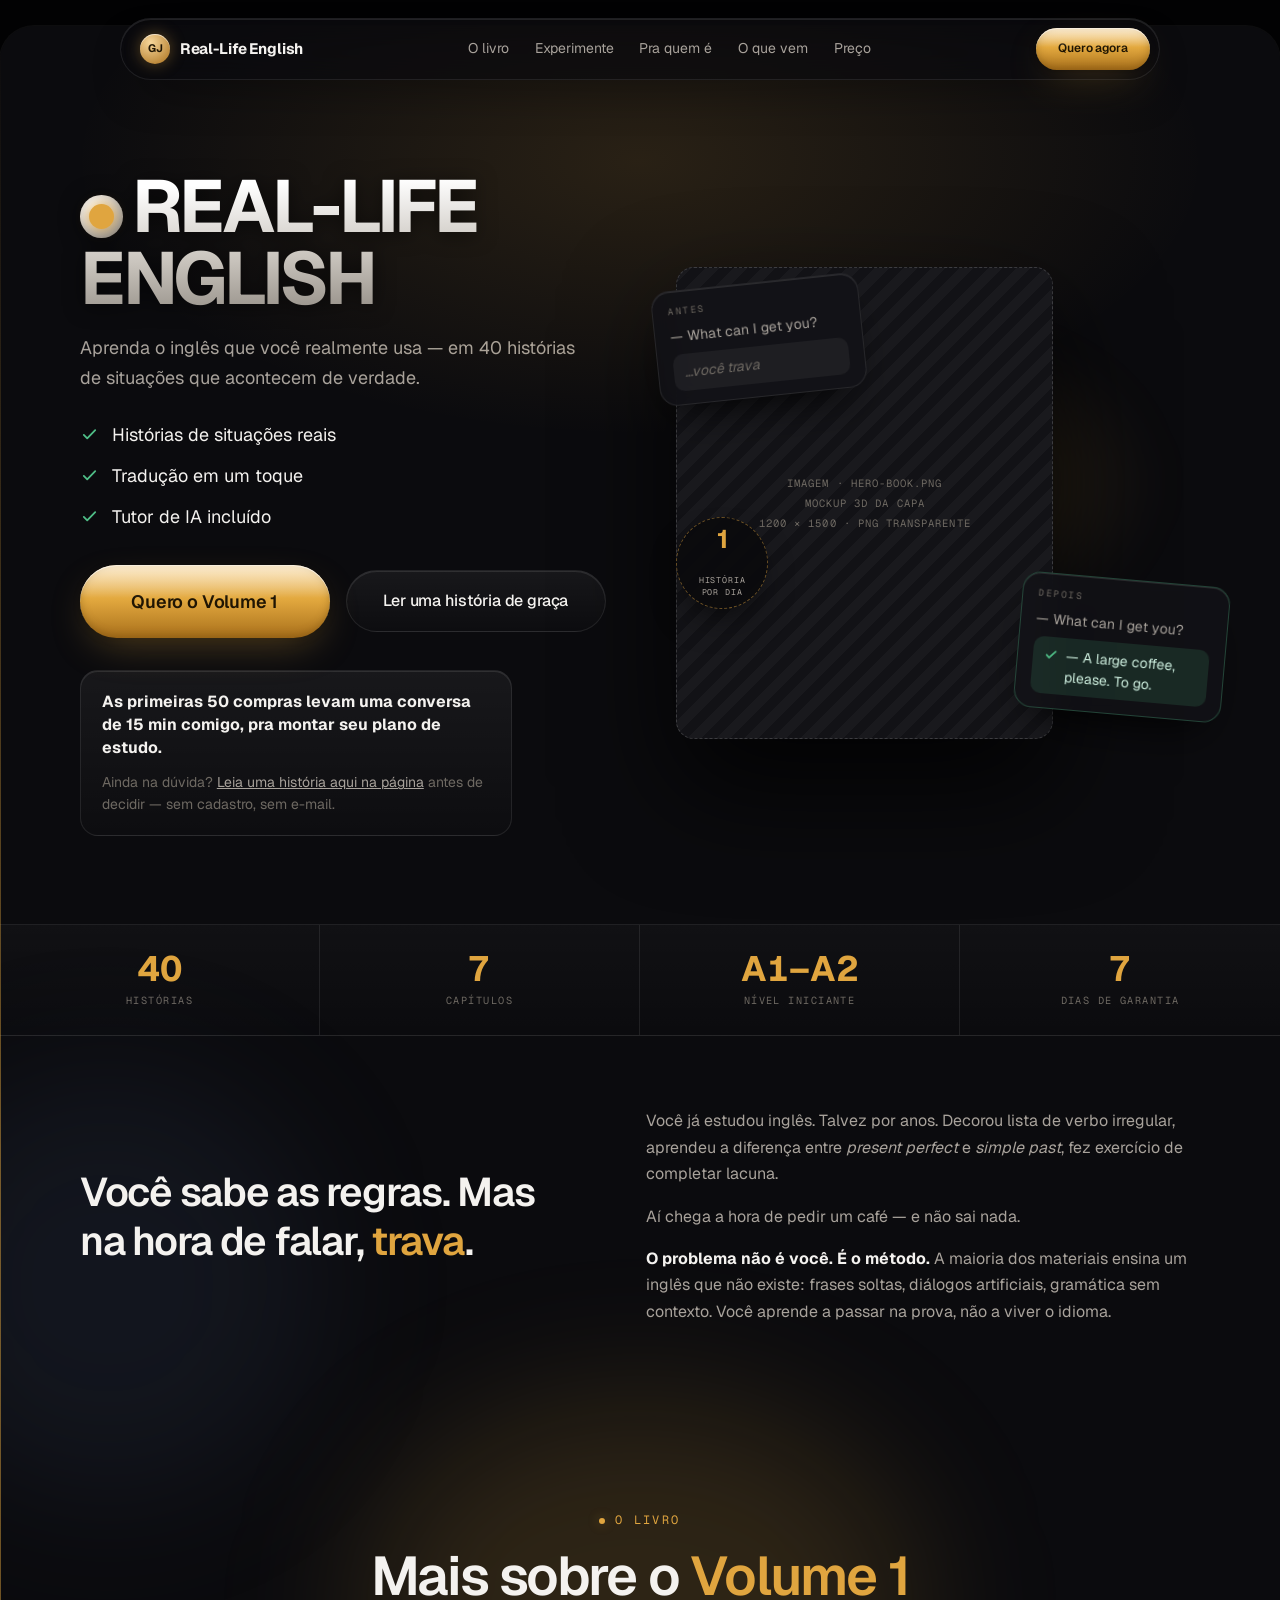
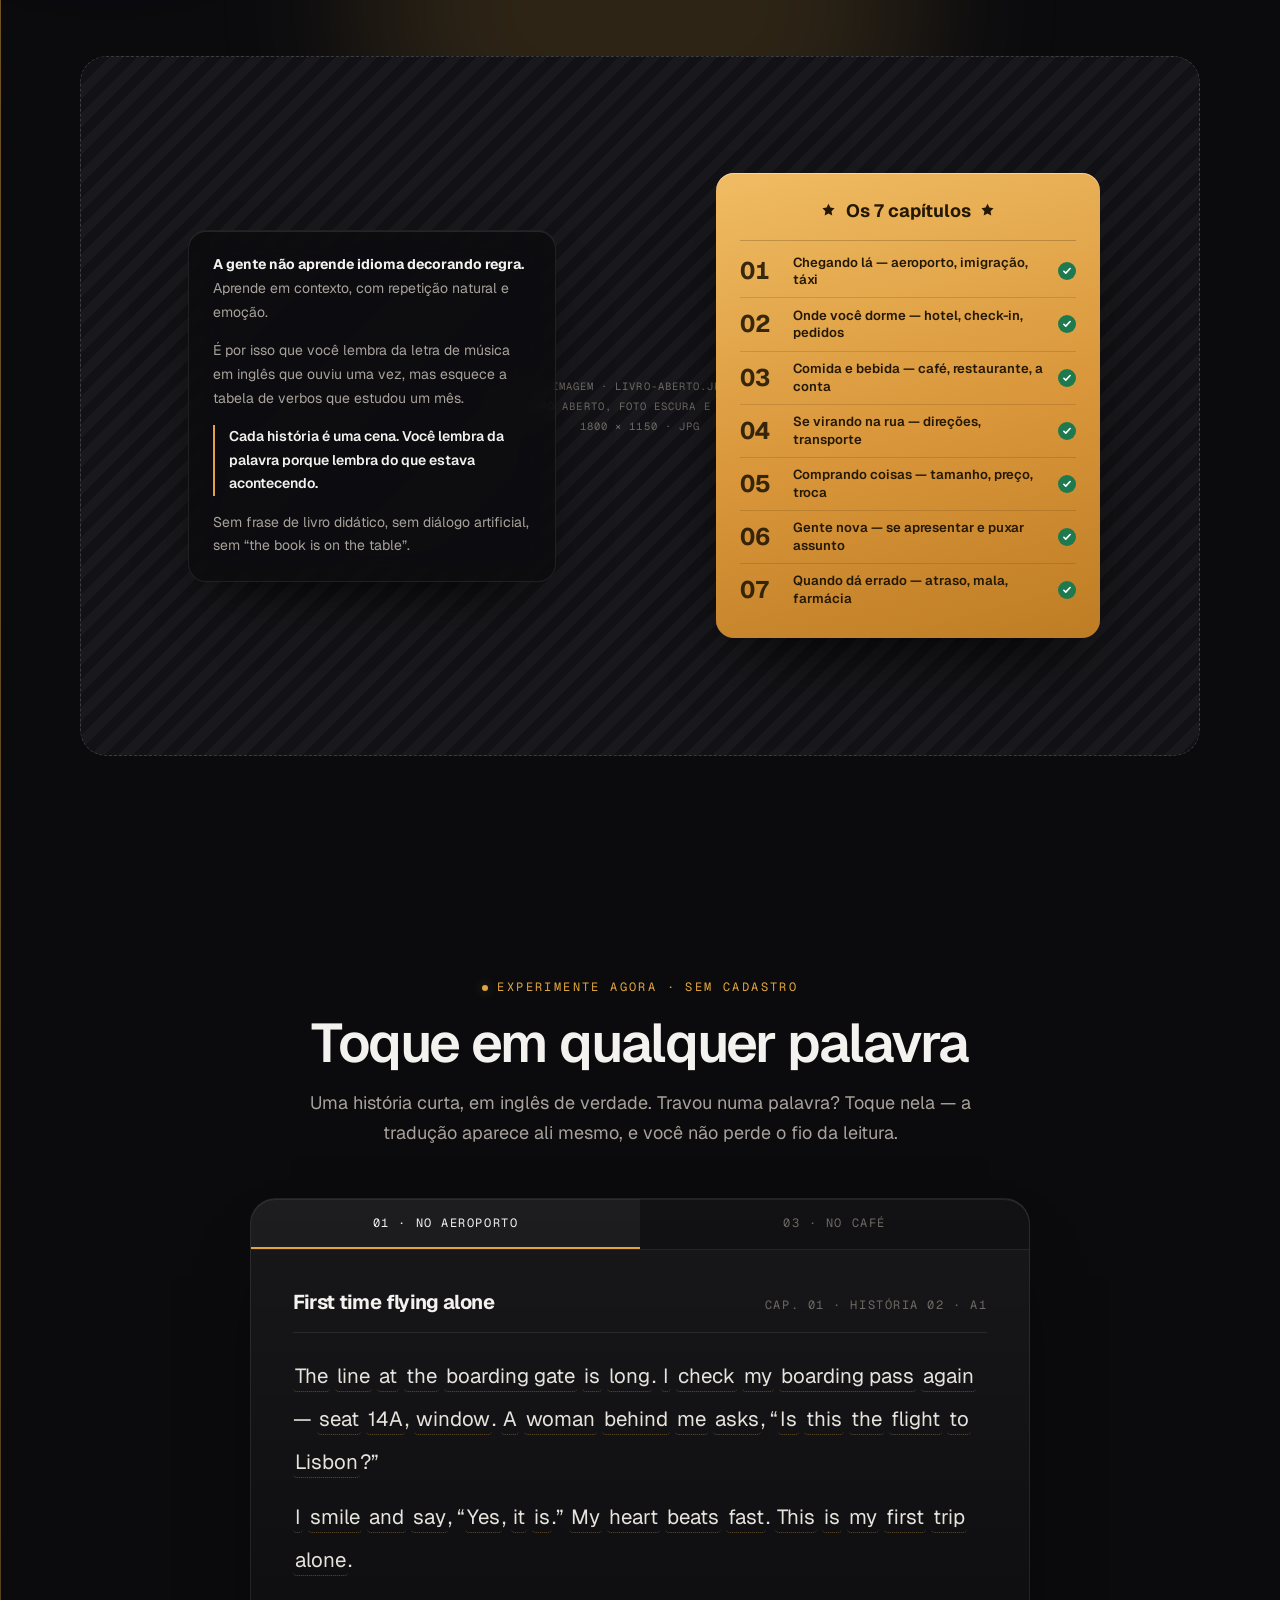
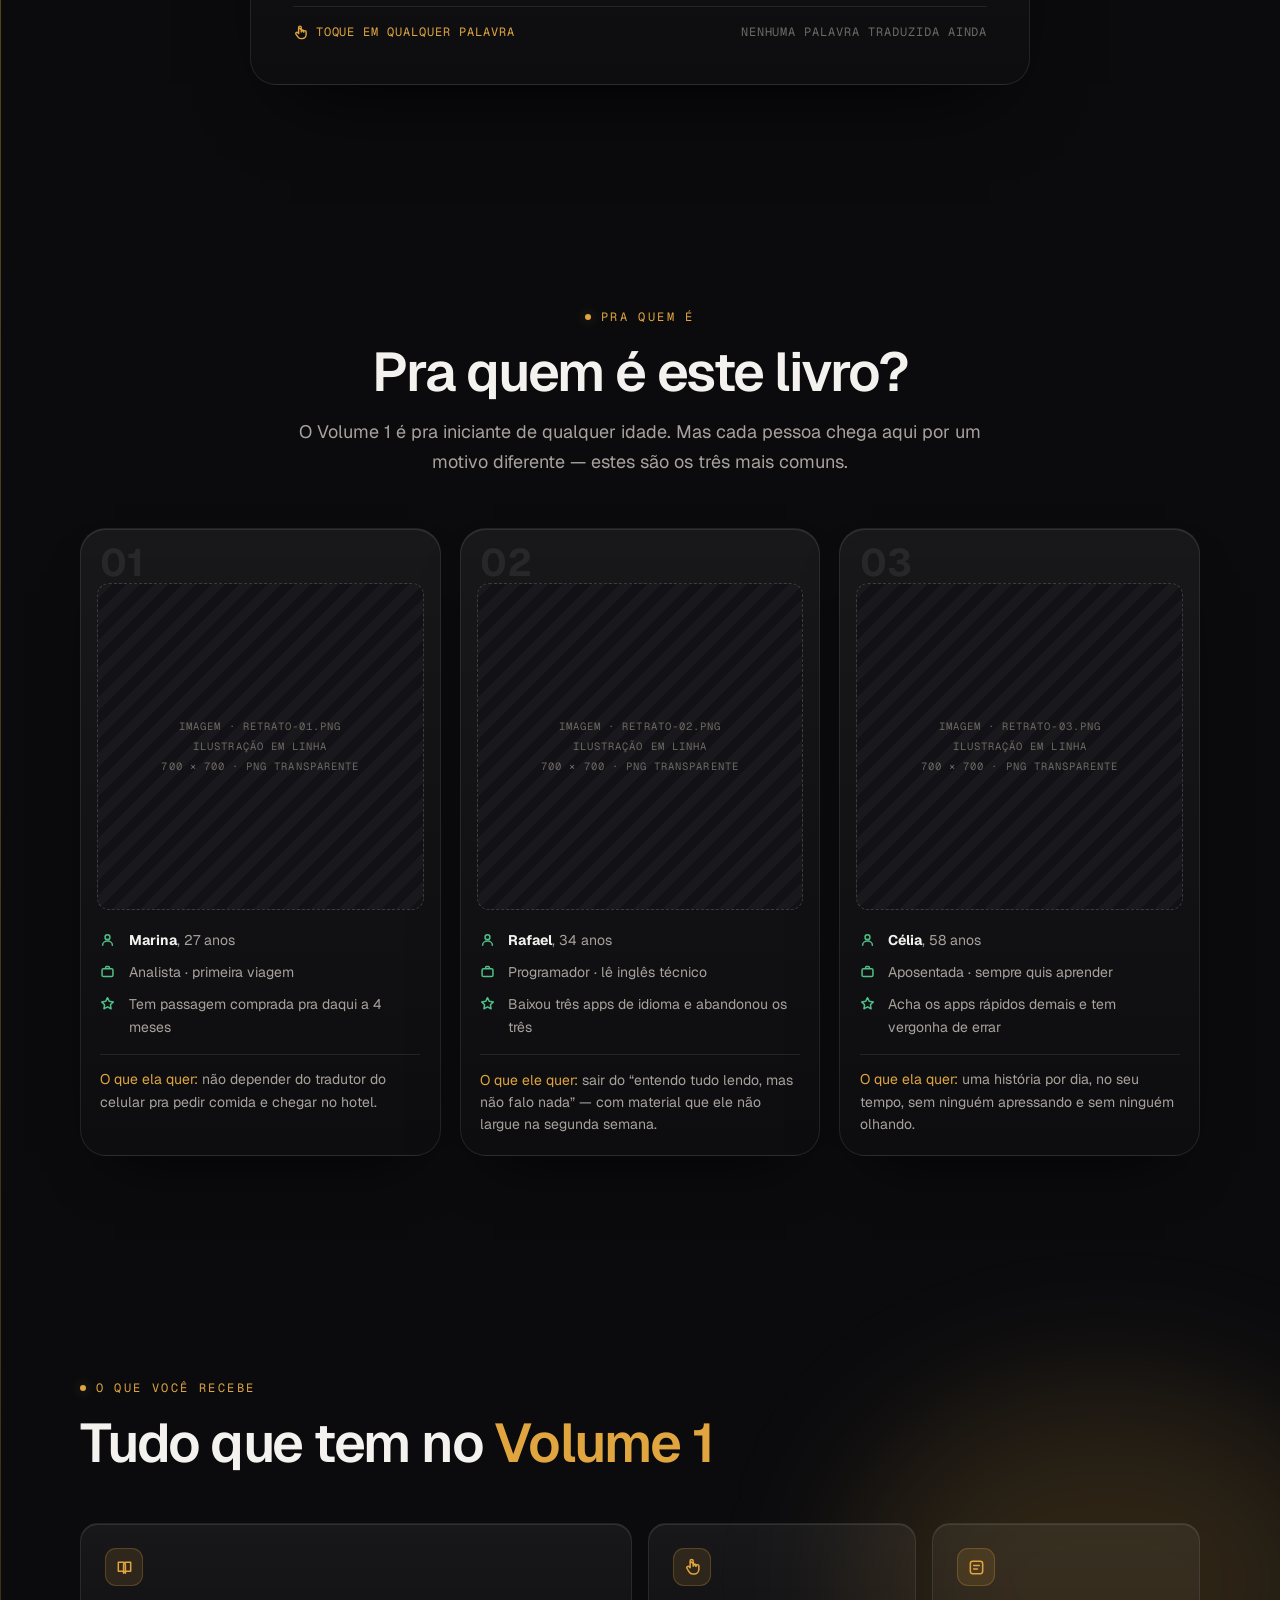
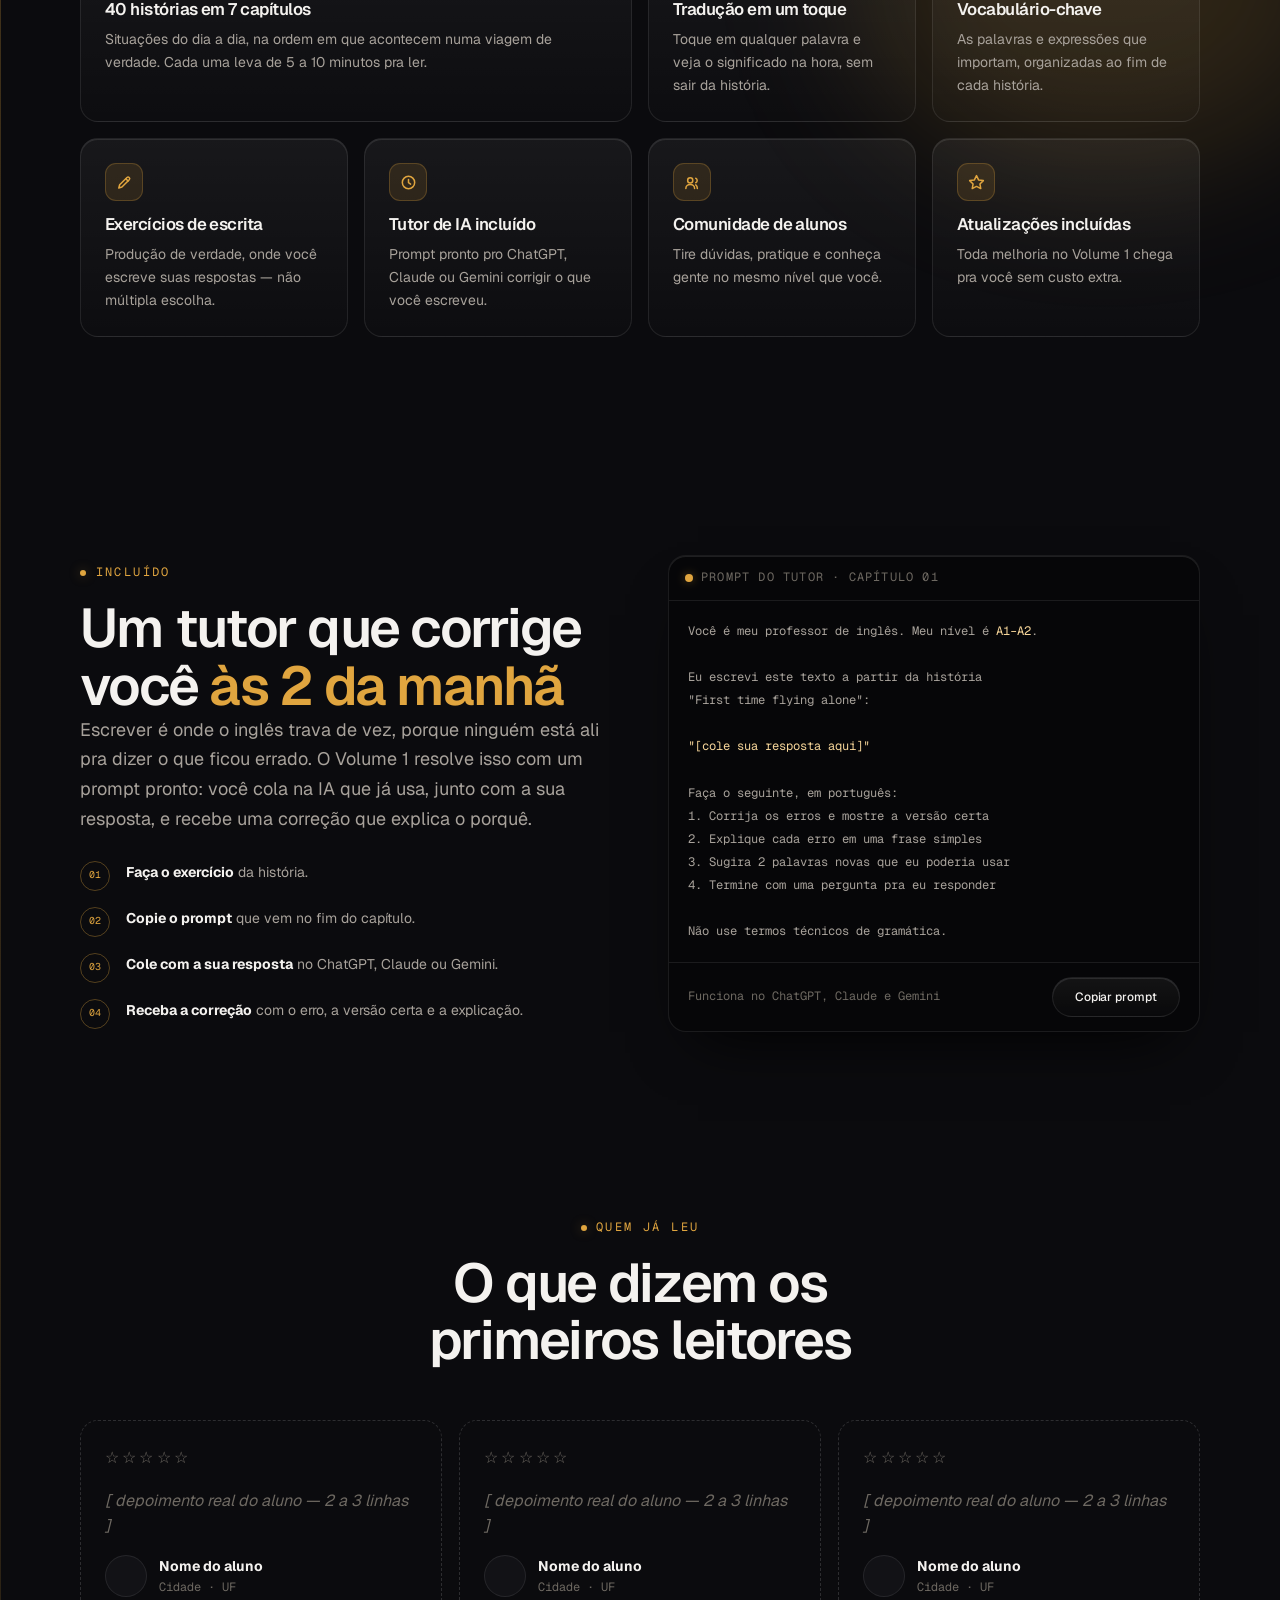
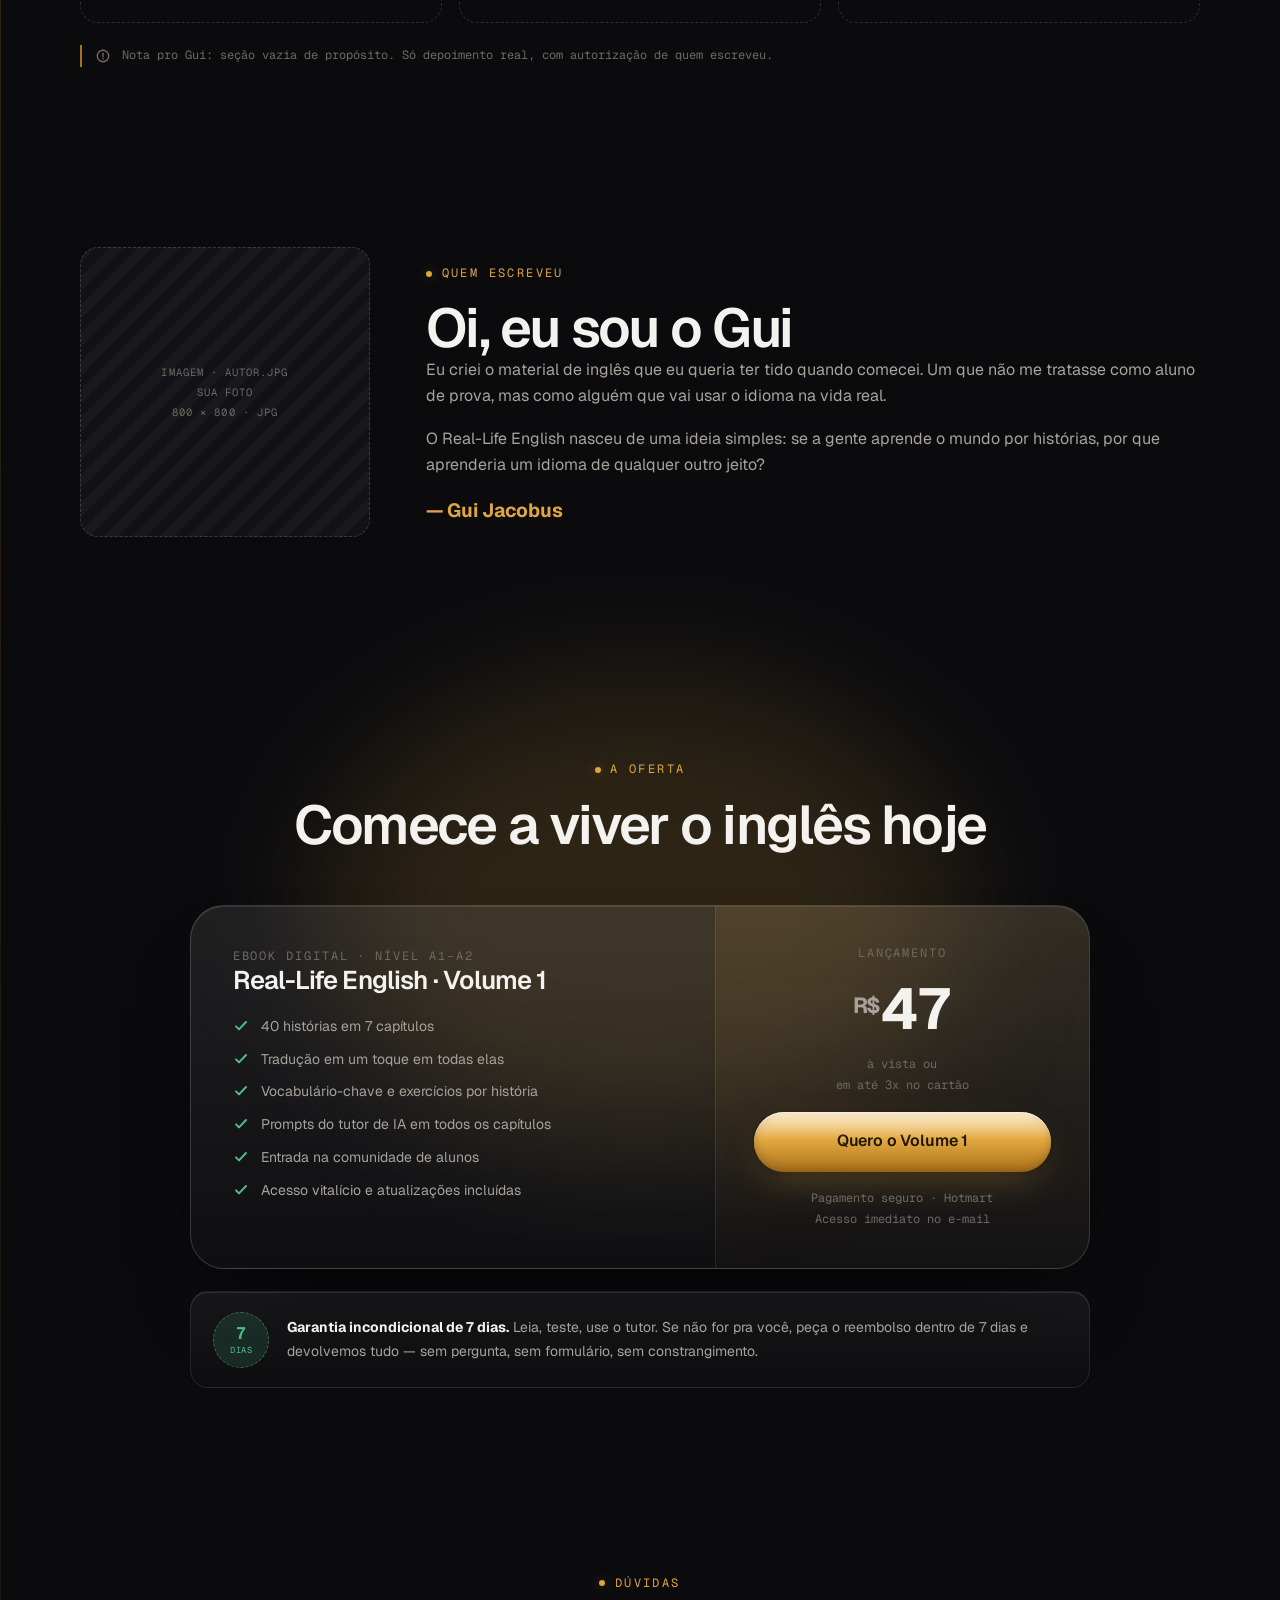
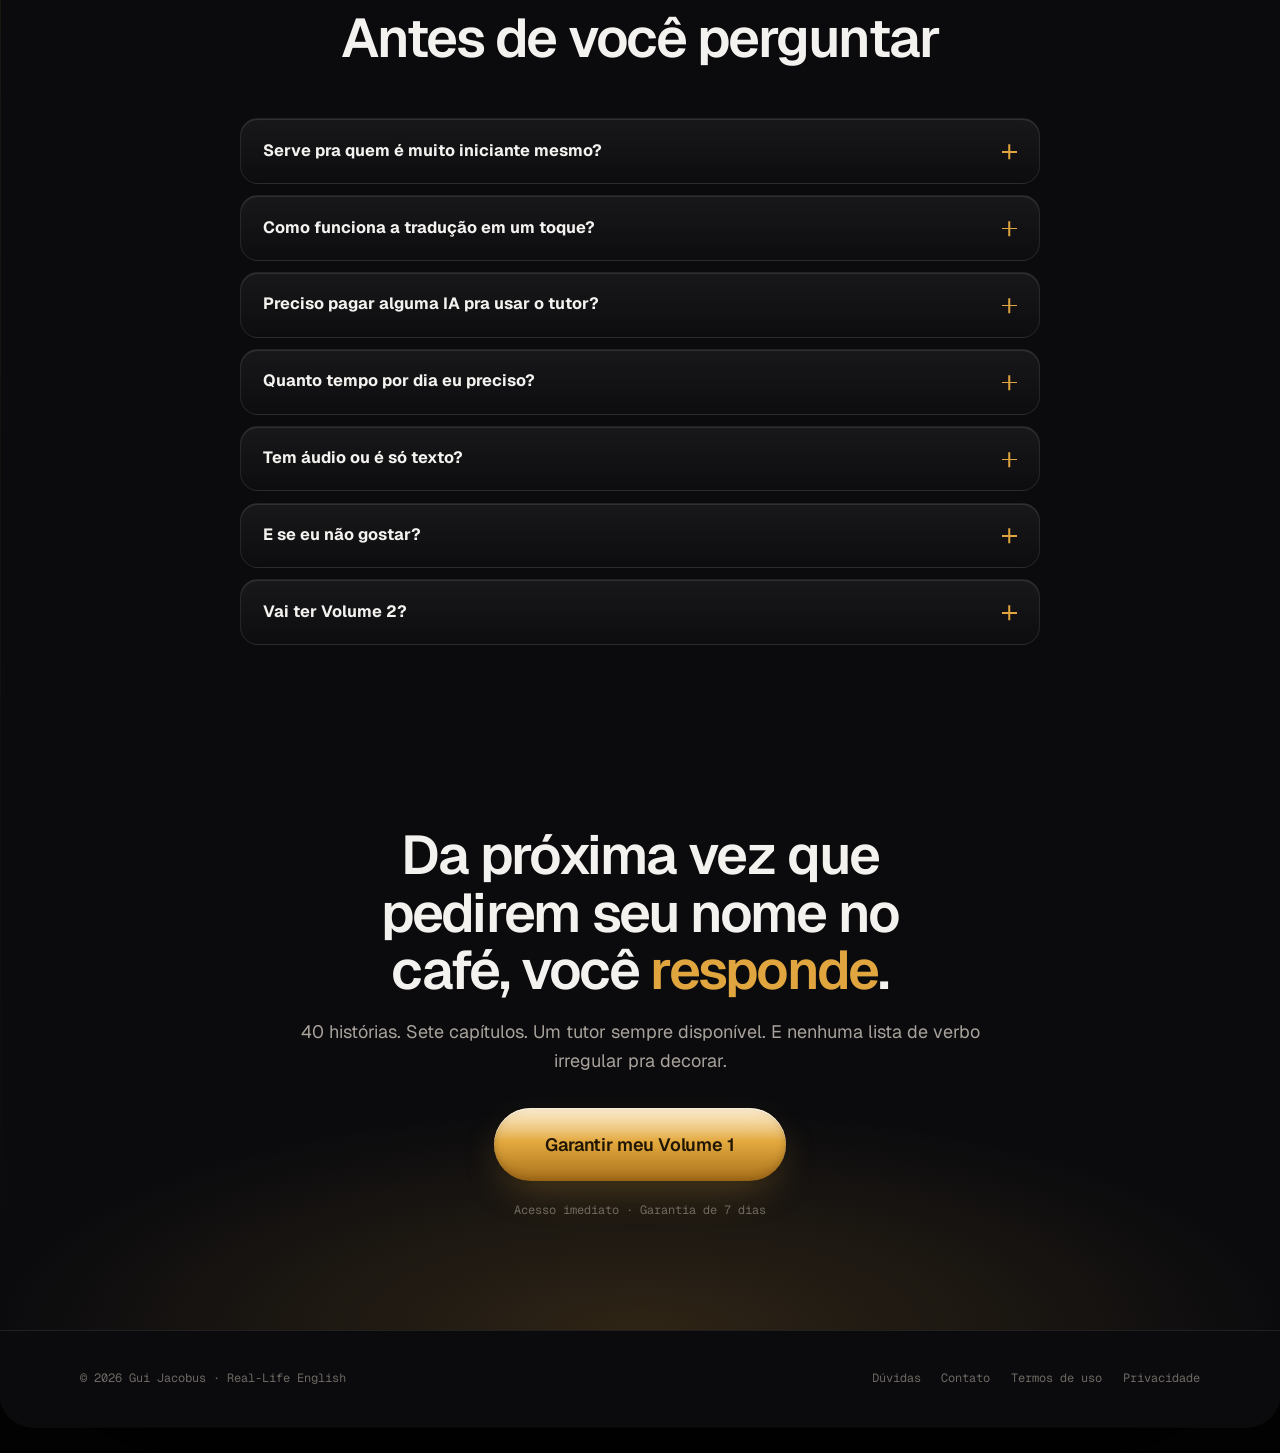
==== commit ad197d06: "Troca a tipografia, remove o contador de vagas e adiciona movimento Três pedidos do autor sobre a ve" ====
--- a/landing-v2/index.html
+++ b/landing-v2/index.html
@@ -20,10 +20,13 @@
 <link rel="icon" href="assets/img/favicon.png">
 <link rel="preconnect" href="https://fonts.googleapis.com">
 <link rel="preconnect" href="https://fonts.gstatic.com" crossorigin>
-<link rel="stylesheet" href="https://fonts.googleapis.com/css2?family=Archivo:wdth,wght@75..125,400..800&family=Manrope:wght@400;500;600;700&family=IBM+Plex+Mono:wght@400;500&display=swap">
+<link rel="stylesheet" href="https://fonts.googleapis.com/css2?family=Geist:wght@400;500;600;700&family=Geist+Mono:wght@400;500&display=swap">
 <link rel="stylesheet" href="assets/css/styles.css">
+<link rel="stylesheet" href="assets/css/motion.css">
 </head>
 <body>
+
+<div class="scroll-progress" aria-hidden="true"></div>
 
 <!-- ==========================================================================
      NAVEGAÇÃO FLUTUANTE
@@ -48,6 +51,7 @@
 </header>
 
 <div class="shell">
+<div class="seam" aria-hidden="true"></div>
 <main>
 
 <!-- ==========================================================================
@@ -81,14 +85,9 @@
         <a class="btn btn--glass" href="#historia">Ler uma história de graça</a>
       </div>
 
-      <!-- ===== EDITAR: bônus e vagas. Ver o README antes de mexer nos números. ===== -->
+      <!-- ===== EDITAR: bônus de lançamento. Apague esta div inteira se não for dar o bônus. ===== -->
       <div class="bonus">
         <p class="bonus__title">As primeiras <b>50 compras</b> levam uma conversa de 15&nbsp;min comigo, pra montar seu plano de estudo.</p>
-        <div class="bonus__count">
-          <svg width="16" height="16" viewBox="0 0 18 18" fill="none" stroke="currentColor" stroke-width="1.5" aria-hidden="true"><path d="M2.5 8.5h13v6.5a1 1 0 0 1-1 1h-11a1 1 0 0 1-1-1zM1.8 5.5h14.4v3H1.8zM9 5.5v10.5" stroke-linejoin="round"/><path d="M9 5.5S8 2 6.2 2a1.8 1.8 0 0 0 0 3.5zM9 5.5S10 2 11.8 2a1.8 1.8 0 0 1 0 3.5z" stroke-linejoin="round"/></svg>
-          <span><b data-spots-left>50</b>/<span data-spots-total>50</span> vagas restantes</span>
-        </div>
-        <div class="bonus__bar"><div class="bonus__fill" data-spots-bar style="width:100%"></div></div>
         <p class="bonus__note">Ainda na dúvida? <a href="#historia">Leia uma história aqui na página</a> antes de decidir — sem cadastro, sem e-mail.</p>
       </div>
     </div>
@@ -599,5 +598,6 @@
 </div>
 
 <script src="assets/js/main.js"></script>
+<script src="assets/js/motion.js"></script>
 </body>
 </html>
--- a/landing-v2/assets/css/styles.css
+++ b/landing-v2/assets/css/styles.css
@@ -6,7 +6,8 @@
    uma joia numa loja.
 
    Paleta: void #08080A · vidro branco 4% · âmbar #E0A53F · esmeralda #4FBE87
-   Tipos:  Archivo (display, expandida) · Manrope (texto) · IBM Plex Mono
+   Tipos:  Geist (títulos e texto) · Geist Mono (rótulos e dados)
+            Uma família só, como a Apple faz com SF Pro + SF Mono.
    ========================================================================== */
 
 /* --------------------------------------------------------------------------
@@ -42,9 +43,13 @@
   --text-2:  #A8A29B;
   --text-3:  #6E6962;
 
-  --display: "Archivo", "Helvetica Neue", Arial, sans-serif;
-  --body:    "Manrope", "Helvetica Neue", Arial, sans-serif;
-  --mono:    "IBM Plex Mono", ui-monospace, Menlo, monospace;
+  --display: "Geist", -apple-system, "Segoe UI", Helvetica, Arial, sans-serif;
+  --body:    "Geist", -apple-system, "Segoe UI", Helvetica, Arial, sans-serif;
+  --mono:    "Geist Mono", ui-monospace, "SF Mono", Menlo, monospace;
+
+  /* curva de aceleração — entra rápido, assenta devagar */
+  --ease:      cubic-bezier(.22, 1, .36, 1);
+  --ease-soft: cubic-bezier(.4, 0, .2, 1);
 
   --f-xs:   .75rem;
   --f-sm:   .875rem;
@@ -83,10 +88,9 @@
 
 h1, h2, h3, h4 {
   font-family: var(--display);
-  font-weight: 700;
-  font-stretch: 112%;
-  line-height: 1.04;
-  letter-spacing: -.022em;
+  font-weight: 600;
+  line-height: 1.06;
+  letter-spacing: -.032em;
   text-wrap: balance;
   margin: 0;
 }
@@ -180,18 +184,16 @@
   justify-content: center;
   gap: .6rem;
   font-family: var(--display);
-  font-weight: 700;
-  font-stretch: 108%;
+  font-weight: 600;
   font-size: var(--f-base);
-  letter-spacing: .04em;
-  text-transform: uppercase;
-  padding: 1.15rem 2.4rem;
+  letter-spacing: -.01em;
+  padding: 1.05rem 2.3rem;
   border: 0;
   border-radius: 999px;
   text-decoration: none;
   cursor: pointer;
   overflow: hidden;
-  transition: transform .2s cubic-bezier(.2,.8,.3,1), box-shadow .2s ease, filter .2s ease;
+  transition: transform .3s var(--ease), box-shadow .3s var(--ease), filter .3s var(--ease);
 }
 
 .btn--primary {
@@ -220,10 +222,7 @@
   border: 1px solid var(--edge);
   color: var(--text);
   box-shadow: var(--sheen);
-  text-transform: none;
-  letter-spacing: 0;
-  font-family: var(--body);
-  font-weight: 600;
+  font-weight: 500;
 }
 .btn--glass:hover { border-color: var(--edge-lit); background: var(--glass-strong); }
 
@@ -271,7 +270,6 @@
 .brand__name {
   font-family: var(--display);
   font-weight: 700;
-  font-stretch: 112%;
   font-size: .95rem;
   letter-spacing: -.01em;
   white-space: nowrap;
@@ -314,9 +312,9 @@
 
 .hero__wordmark {
   font-size: var(--f-4xl);
-  font-stretch: 118%;
-  line-height: .96;
-  letter-spacing: -.035em;
+  font-weight: 700;
+  line-height: .98;
+  letter-spacing: -.045em;
   text-transform: uppercase;
   background: linear-gradient(178deg, #FFFFFF 12%, #C9C4BD 58%, #8C867E 100%);
   -webkit-background-clip: text;
@@ -362,21 +360,6 @@
   gap: .8rem;
 }
 .bonus__title { font-weight: 700; font-size: var(--f-base); line-height: 1.45; }
-.bonus__count {
-  display: flex;
-  align-items: center;
-  gap: .6rem;
-  font-family: var(--mono);
-  font-size: var(--f-sm);
-  color: var(--amber);
-}
-.bonus__bar { height: 5px; border-radius: 999px; background: rgba(255,255,255,.08); overflow: hidden; }
-.bonus__fill {
-  height: 100%;
-  border-radius: 999px;
-  background: linear-gradient(90deg, var(--amber-lo), var(--amber-hi));
-  box-shadow: 0 0 14px var(--amber-glow);
-}
 .bonus__note { font-size: var(--f-sm); color: var(--text-3); line-height: 1.55; }
 .bonus__note a { color: var(--text-2); }
 
@@ -539,7 +522,6 @@
   font-family: var(--display);
   font-size: clamp(1.6rem, 3.4vw, 2.2rem);
   font-weight: 700;
-  font-stretch: 115%;
   color: var(--amber);
   line-height: 1;
   font-variant-numeric: tabular-nums;
@@ -630,7 +612,6 @@
 .toc__title {
   font-family: var(--display);
   font-weight: 700;
-  font-stretch: 112%;
   font-size: 1.12rem;
   text-align: center;
   padding-bottom: .9rem;
@@ -657,7 +638,6 @@
 .toc__n {
   font-family: var(--display);
   font-weight: 700;
-  font-stretch: 115%;
   font-size: 1.5rem;
   color: rgba(36,24,4,.9);
   font-variant-numeric: tabular-nums;
@@ -730,7 +710,7 @@
   margin-bottom: 1.3rem;
   border-bottom: 1px solid var(--edge);
 }
-.story__title { font-family: var(--display); font-size: 1.25rem; font-weight: 700; font-stretch: 110%; }
+.story__title { font-family: var(--display); font-size: 1.25rem; font-weight: 700; }
 .story__code { font-family: var(--mono); font-size: var(--f-xs); letter-spacing: .13em; text-transform: uppercase; color: var(--text-3); }
 
 .story__text {
@@ -844,7 +824,6 @@
   font-family: var(--display);
   font-size: 2.4rem;
   font-weight: 700;
-  font-stretch: 118%;
   color: rgba(255,255,255,.07);
   line-height: 1;
   z-index: 1;
@@ -891,7 +870,7 @@
   color: var(--amber);
   margin-bottom: .3rem;
 }
-.tile h3 { font-size: 1.05rem; font-stretch: 108%; }
+.tile h3 { font-size: 1.05rem; }
 .tile p { font-size: var(--f-sm); color: var(--text-2); line-height: 1.65; }
 .tile--wide { grid-column: span 2; }
 @media (max-width: 560px) { .tile--wide { grid-column: span 1; } }
@@ -1012,7 +991,7 @@
   align-items: center;
 }
 .author__body { display: grid; gap: 1rem; color: var(--text-2); }
-.author__sig { font-family: var(--display); font-size: 1.2rem; font-weight: 700; font-stretch: 108%; color: var(--amber); }
+.author__sig { font-family: var(--display); font-size: 1.2rem; font-weight: 700; color: var(--amber); }
 @media (max-width: 760px) { .author__grid { grid-template-columns: 1fr; } .author__grid .slot { max-width: 250px; } }
 
 /* --------------------------------------------------------------------------
@@ -1050,7 +1029,6 @@
   font-family: var(--display);
   font-size: clamp(2.8rem, 7vw, 3.6rem);
   font-weight: 700;
-  font-stretch: 115%;
   line-height: 1;
   letter-spacing: -.03em;
   font-variant-numeric: tabular-nums;
@@ -1119,7 +1097,6 @@
   font-family: var(--display);
   font-size: 1.02rem;
   font-weight: 700;
-  font-stretch: 106%;
 }
 .faq__item summary::-webkit-details-marker { display: none; }
 .faq__item summary:hover { color: var(--amber-hi); }
@@ -1190,7 +1167,7 @@
   transition: transform .28s ease;
 }
 .sticky-buy.is-on { transform: translateY(0); }
-.sticky-buy__price { font-family: var(--display); font-size: 1.2rem; font-weight: 700; font-stretch: 110%; }
+.sticky-buy__price { font-family: var(--display); font-size: 1.2rem; font-weight: 700; }
 .sticky-buy__label { font-family: var(--mono); font-size: .56rem; letter-spacing: .12em; text-transform: uppercase; color: var(--text-3); }
 @media (max-width: 760px) { .sticky-buy { display: flex; } body { padding-bottom: 76px; } }
 
--- a/landing-v2/assets/css/motion.css
+++ b/landing-v2/assets/css/motion.css
@@ -0,0 +1,301 @@
+/* ==========================================================================
+   Real-Life English — Volume 1 · VERSÃO 2
+   CAMADA DE MOVIMENTO
+   --------------------------------------------------------------------------
+   Conceito: a luz percorre a página. Nada voa, nada pula, nada gira —
+   o que se move é a luz, a profundidade e o foco. É o mesmo princípio das
+   páginas de produto da Apple: o movimento serve pra dirigir o olhar, e
+   você não deve conseguir apontar onde ele começa.
+
+   Três camadas:
+     A. Abertura      — uma cascata curta, só no carregamento
+     B. Entrada       — cada bloco assenta quando entra na tela (scroll)
+     C. Costura       — o fio de luz e a barra de progresso ligando os blocos
+
+   ⚠️ REGRA DE SEGURANÇA DESTE ARQUIVO
+   Todo o movimento por scroll vive dentro de @supports (animation-timeline).
+   Navegador sem suporte não recebe animação nenhuma e mostra a página
+   inteira, montada e legível. O padrão do site é "visível"; o movimento é
+   um acréscimo. Nada aqui pode esconder conteúdo.
+
+   Pra desligar tudo: apague a linha do motion.css no <head> do index.html.
+   ========================================================================== */
+
+/* --------------------------------------------------------------------------
+   0. Quem pediu menos movimento não recebe nenhum
+   -------------------------------------------------------------------------- */
+@media (prefers-reduced-motion: reduce) {
+  .scroll-progress, .seam { display: none; }
+}
+
+@media (prefers-reduced-motion: no-preference) {
+
+/* ==========================================================================
+   A. ABERTURA — roda uma vez, no carregamento
+   ==========================================================================
+   O estado final é o CSS normal da página. O `backwards` faz o elemento
+   assumir o primeiro quadro antes de começar; se a animação não rodar,
+   tudo aparece montado do mesmo jeito.
+   ------------------------------------------------------------------------ */
+@keyframes rise {
+  from { opacity: 0; transform: translateY(14px); }
+  to   { opacity: 1; transform: translateY(0); }
+}
+
+@keyframes riseBook {
+  from { opacity: 0; transform: translateY(34px) scale(.97); }
+  to   { opacity: 1; transform: translateY(0) scale(1); }
+}
+
+@keyframes lightUp {
+  from { opacity: 0; transform: translate(-50%, -50%) scale(.6); }
+  to   { opacity: 1; transform: translate(-50%, -50%) scale(1); }
+}
+
+@keyframes settle {
+  from { opacity: 0; transform: translateY(10px) rotate(var(--tilt, 0deg)); }
+  to   { opacity: 1; transform: translateY(0) rotate(var(--tilt, 0deg)); }
+}
+
+.hero__wordmark { animation: rise .9s var(--ease) backwards; }
+.hero__sub      { animation: rise .9s .08s var(--ease) backwards; }
+.hero__checks   { animation: rise .9s .14s var(--ease) backwards; }
+.hero__actions  { animation: rise .9s .20s var(--ease) backwards; }
+.bonus          { animation: rise .9s .26s var(--ease) backwards; }
+
+.stage__book    { animation: riseBook 1.1s .12s var(--ease) backwards; }
+.stage__light   { animation: lightUp 1.6s .3s var(--ease-soft) backwards; }
+
+/* os cartões flutuantes chegam por último, já inclinados */
+.float--before { --tilt: -6deg; animation: settle .8s .55s var(--ease) backwards; }
+.float--after  { --tilt: 5deg;  animation: settle .8s .70s var(--ease) backwards; }
+.stage__seal   { animation: settle .8s .85s var(--ease) backwards; }
+
+.nav { animation: rise .7s var(--ease) backwards; }
+
+/* no celular os cartões não ficam inclinados, então a entrada é reta */
+@media (max-width: 980px) {
+  .float--before, .float--after { --tilt: 0deg; }
+}
+
+/* ==========================================================================
+   B. ENTRADA POR SCROLL — cada bloco assenta ao entrar na tela
+   ========================================================================== */
+@supports (animation-timeline: view()) {
+
+  @keyframes settleIn {
+    from { opacity: 0; transform: translateY(26px); }
+    to   { opacity: 1; transform: translateY(0); }
+  }
+
+  .section-head,
+  .problem__quote,
+  .problem__body,
+  .metric,
+  .spread,
+  .story,
+  .tile,
+  .profile,
+  .terminal,
+  .steps,
+  .quote,
+  .author__grid > *,
+  .offer__card,
+  .guarantee,
+  .faq__item,
+  .final__title,
+  .final .lede,
+  .final .btn {
+    animation: settleIn .8s var(--ease) both;
+    animation-timeline: view();
+    animation-range: entry 5% cover 30%;
+  }
+
+  /* --- cascata: cada irmão entra um pouco depois do anterior ---
+     Sem linha do tempo temporal, o atraso vem de deslocar a faixa de
+     scroll em que cada um anima. O efeito é o mesmo, e acompanha o
+     movimento da mão em vez de ignorá-lo. */
+  .metrics   > .metric:nth-child(2),
+  .tiles     > .tile:nth-child(2),
+  .profiles  > .profile:nth-child(2),
+  .quotes    > .quote:nth-child(2) { animation-range: entry 5% cover 36%; }
+
+  .metrics   > .metric:nth-child(3),
+  .tiles     > .tile:nth-child(3),
+  .profiles  > .profile:nth-child(3),
+  .quotes    > .quote:nth-child(3) { animation-range: entry 5% cover 42%; }
+
+  .metrics > .metric:nth-child(4),
+  .tiles   > .tile:nth-child(4)    { animation-range: entry 5% cover 48%; }
+  .tiles   > .tile:nth-child(5)    { animation-range: entry 5% cover 54%; }
+  .tiles   > .tile:nth-child(6)    { animation-range: entry 5% cover 60%; }
+  .tiles   > .tile:nth-child(7)    { animation-range: entry 5% cover 66%; }
+
+  .faq__item:nth-child(2) { animation-range: entry 5% cover 34%; }
+  .faq__item:nth-child(3) { animation-range: entry 5% cover 38%; }
+  .faq__item:nth-child(4) { animation-range: entry 5% cover 42%; }
+  .faq__item:nth-child(5) { animation-range: entry 5% cover 46%; }
+  .faq__item:nth-child(6) { animation-range: entry 5% cover 50%; }
+  .faq__item:nth-child(7) { animation-range: entry 5% cover 54%; }
+
+  /* --- os painéis do livro aberto chegam depois da foto --- */
+  .spread__note { animation: settleIn .9s var(--ease) both; animation-timeline: view(); animation-range: entry 14% cover 44%; }
+  .toc          { animation: settleIn .9s var(--ease) both; animation-timeline: view(); animation-range: entry 18% cover 50%; }
+
+  /* --- o sumário se preenche: cada capítulo acende na sequência --- */
+  @keyframes tickIn {
+    from { opacity: 0; transform: scale(.4); }
+    to   { opacity: 1; transform: scale(1); }
+  }
+  .toc__list li .toc__check {
+    animation: tickIn .5s var(--ease) both;
+    animation-timeline: view(--spread);
+    animation-range: entry 25% cover 55%;
+  }
+  .spread { view-timeline-name: --spread; }
+  .toc__list li:nth-child(2) .toc__check { animation-range: entry 27% cover 57%; }
+  .toc__list li:nth-child(3) .toc__check { animation-range: entry 29% cover 59%; }
+  .toc__list li:nth-child(4) .toc__check { animation-range: entry 31% cover 61%; }
+  .toc__list li:nth-child(5) .toc__check { animation-range: entry 33% cover 63%; }
+  .toc__list li:nth-child(6) .toc__check { animation-range: entry 35% cover 65%; }
+  .toc__list li:nth-child(7) .toc__check { animation-range: entry 37% cover 67%; }
+
+  /* ------------------------------------------------------------------------
+     PARALAXE DO PALCO
+     O livro sobe mais devagar que o texto e a luz atrás dele se abre.
+     É o que dá a sensação de profundidade: dois planos, duas velocidades.
+     ---------------------------------------------------------------------- */
+  @keyframes bookDrift {
+    from { transform: translateY(0); }
+    to   { transform: translateY(-42px); }
+  }
+  @keyframes lightBreathe {
+    from { transform: translate(-50%, -50%) scale(1);   opacity: 1; }
+    to   { transform: translate(-50%, -50%) scale(1.3); opacity: .45; }
+  }
+
+  @media (min-width: 981px) {
+    .stage__book {
+      animation: riseBook 1.1s .12s var(--ease) backwards, bookDrift linear both;
+      animation-timeline: auto, scroll();
+      animation-range: normal, 0 70vh;
+    }
+    .stage__light {
+      animation: lightUp 1.6s .3s var(--ease-soft) backwards, lightBreathe linear both;
+      animation-timeline: auto, scroll();
+      animation-range: normal, 0 80vh;
+    }
+  }
+
+  /* ------------------------------------------------------------------------
+     C. COSTURA — o que liga um bloco ao outro
+     ---------------------------------------------------------------------- */
+
+  /* barra de progresso de leitura, no topo da página */
+  @keyframes grow { from { transform: scaleX(0); } to { transform: scaleX(1); } }
+  .scroll-progress::after {
+    animation: grow linear both;
+    animation-timeline: scroll(root);
+  }
+
+  /* o fio de luz que desce pela lateral conforme você lê */
+  .seam::after {
+    animation: grow linear both;
+    animation-timeline: scroll(root);
+  }
+}
+
+/* ==========================================================================
+   D. MICRO-INTERAÇÕES — resposta ao cursor
+   ========================================================================== */
+
+/* o verniz do botão varre quando o cursor passa */
+.btn--primary::after {
+  content: "";
+  position: absolute;
+  inset: 0;
+  border-radius: inherit;
+  background: linear-gradient(105deg, transparent 38%, rgba(255,255,255,.42) 50%, transparent 62%);
+  transform: translateX(-120%);
+  pointer-events: none;
+}
+.btn--primary:hover::after { transition: transform .75s var(--ease); transform: translateX(120%); }
+
+/* holofote seguindo o cursor nos cards de vidro */
+.tile, .profile, .faq__item, .quote { position: relative; }
+.tile::after, .profile::after, .faq__item::after {
+  content: "";
+  position: absolute;
+  inset: 0;
+  border-radius: inherit;
+  pointer-events: none;
+  opacity: 0;
+  transition: opacity .35s var(--ease);
+  background: radial-gradient(
+    260px circle at var(--mx, 50%) var(--my, 0%),
+    rgba(224, 165, 63, .13),
+    transparent 62%
+  );
+}
+.tile:hover::after, .profile:hover::after, .faq__item:hover::after { opacity: 1; }
+/* o conteúdo fica acima do holofote */
+.tile > *, .profile > *, .faq__item > * { position: relative; z-index: 1; }
+
+/* as palavras da demonstração respondem antes do clique */
+.w { transition: background .18s var(--ease), color .18s var(--ease), border-color .18s var(--ease), transform .18s var(--ease); }
+.w:hover { transform: translateY(-1px); }
+
+/* capítulos do sumário acendem na passagem */
+.toc__list li { transition: transform .25s var(--ease); }
+.toc__list li:hover { transform: translateX(3px); }
+
+} /* fim do @media (prefers-reduced-motion: no-preference) */
+
+/* ==========================================================================
+   E. PEÇAS FIXAS — existem sempre; só a animação depende do suporte
+   ========================================================================== */
+.scroll-progress {
+  position: fixed;
+  top: 0; left: 0; right: 0;
+  height: 2px;
+  z-index: 95;
+  pointer-events: none;
+}
+.scroll-progress::after {
+  content: "";
+  display: block;
+  height: 100%;
+  transform-origin: 0 50%;
+  transform: scaleX(0);
+  background: linear-gradient(90deg, var(--amber-lo), var(--amber-hi));
+  box-shadow: 0 0 14px var(--amber-glow);
+}
+
+.seam {
+  position: absolute;
+  top: 0; bottom: 0;
+  left: 0;
+  width: 1px;
+  z-index: 2;
+  pointer-events: none;
+  display: none;
+}
+.seam::after {
+  content: "";
+  display: block;
+  height: 100%;
+  transform-origin: 50% 0;
+  transform: scaleY(0);
+  background: linear-gradient(
+    180deg,
+    transparent,
+    rgba(224, 165, 63, .5) 12%,
+    rgba(224, 165, 63, .22) 55%,
+    transparent
+  );
+}
+@media (min-width: 1180px) { .seam { display: block; } }
+
+/* quando o JS assume (navegador sem animação presa ao scroll),
+   ele cria um filho real e o pseudo-elemento sai de cena */
+.scroll-progress.is-js::after, .seam.is-js::after { display: none; }
